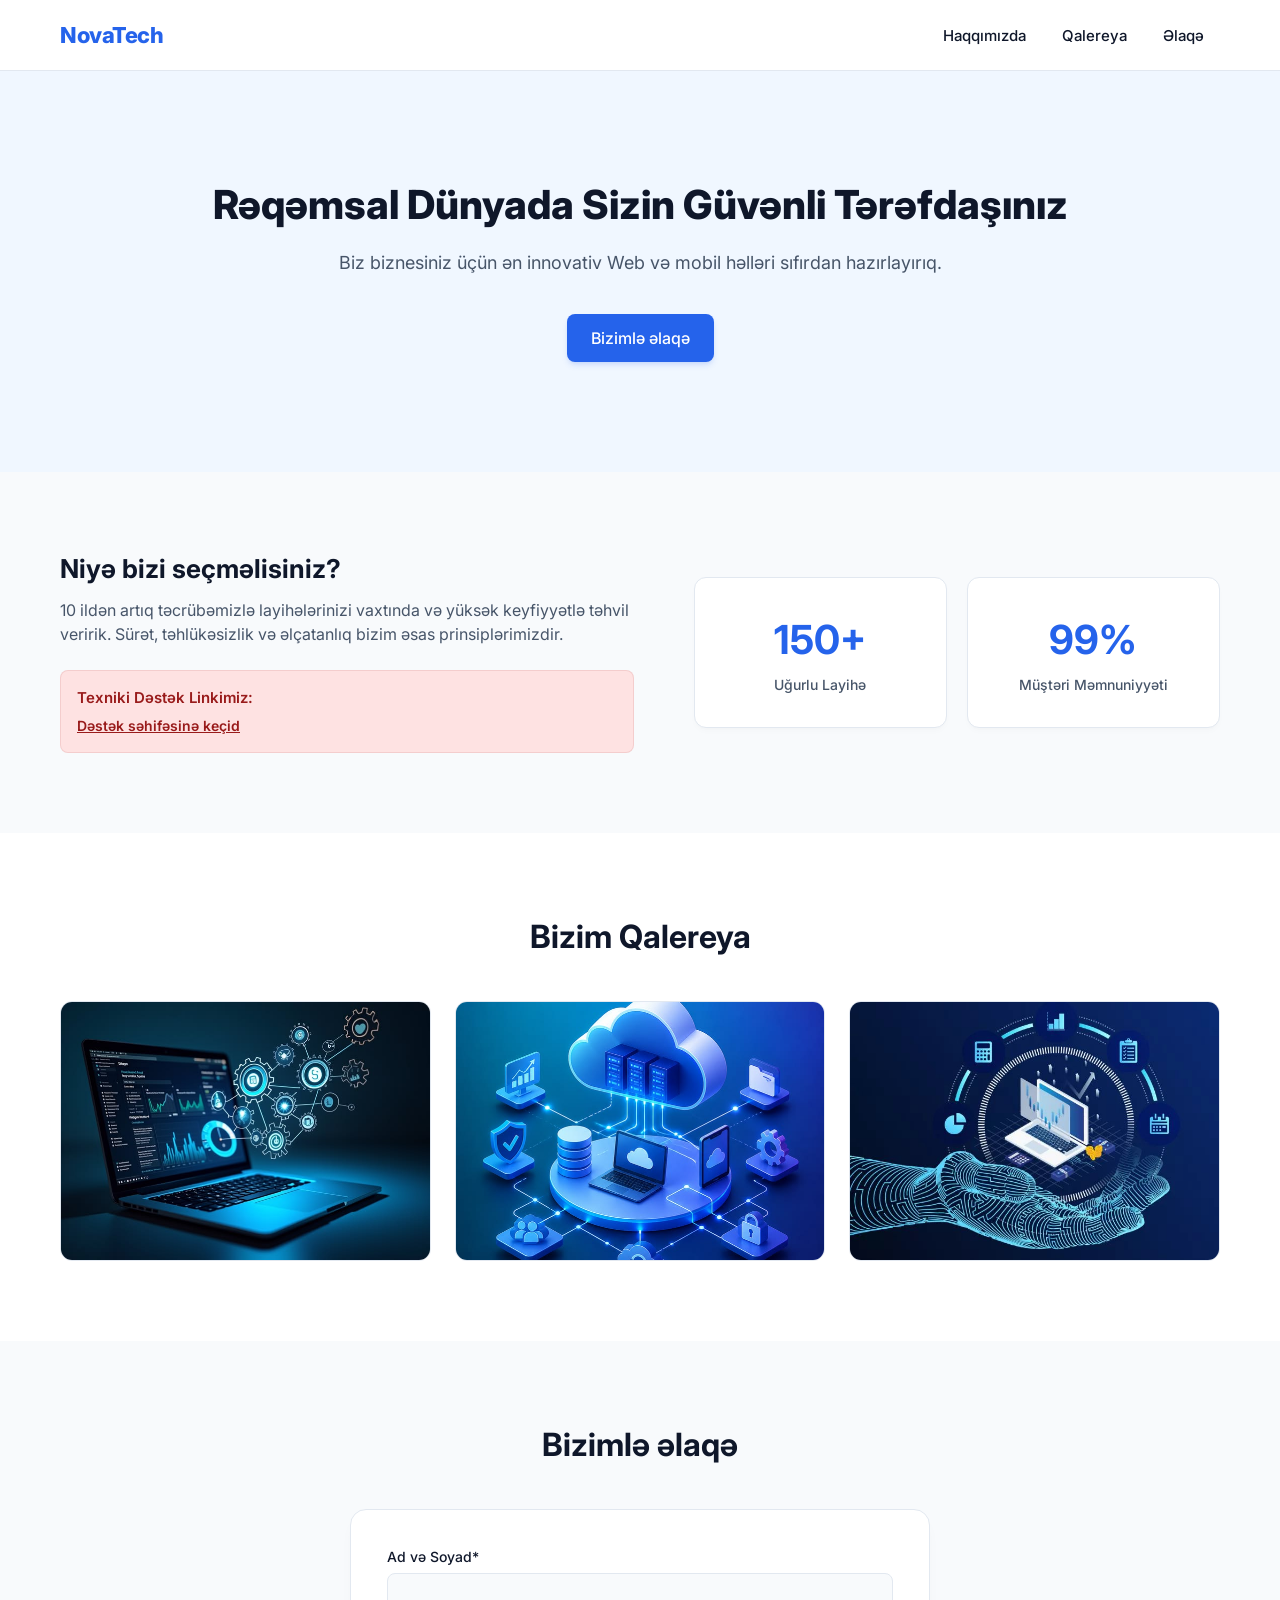
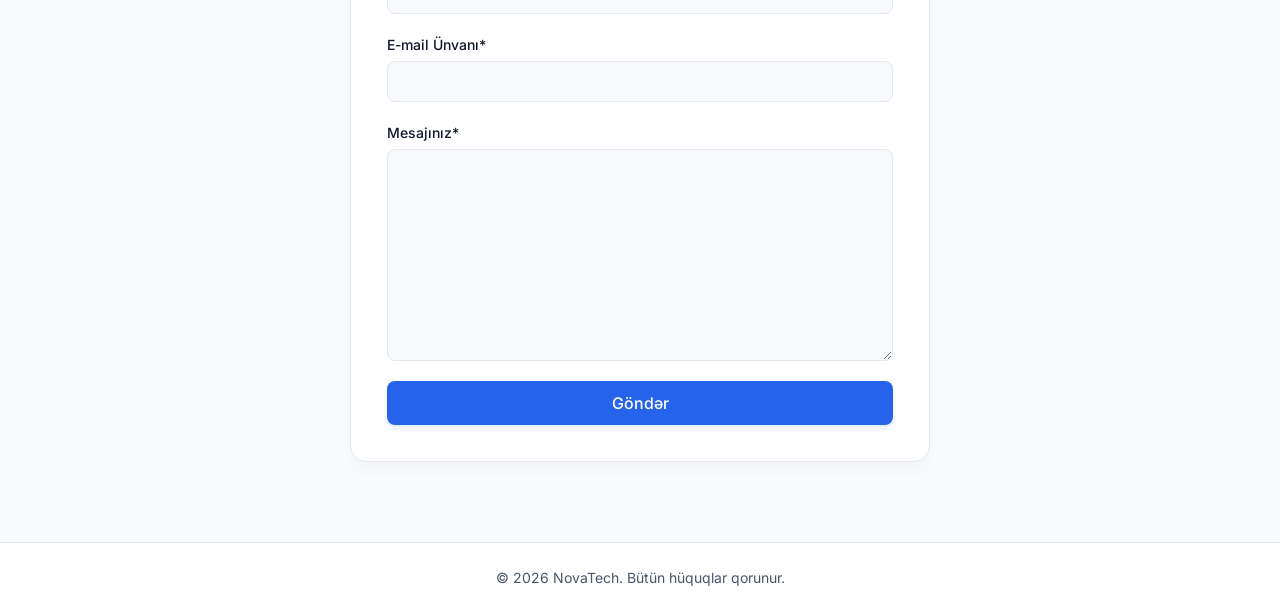
==== index.html @ 9ce0d24a "refactor: modernize CSS architecture using BEM methodology and add a new video player page" ====
<!DOCTYPE html>
<html lang="az">

<head>
    <meta charset="UTF-8">
    <meta name="viewport" content="width=device-width, initial-scale=1.0">
    <title>NovaTech - Rəqəmsal Həllər</title>
    <link rel="stylesheet" href="styles.css">
    <link rel="preconnect" href="https://fonts.googleapis.com">
    <link rel="preconnect" href="https://fonts.gstatic.com" crossorigin>
    <link href="https://fonts.googleapis.com/css2?family=Inter:wght@400;500;600;700;800&display=swap" rel="stylesheet">
</head>

<body>
    <header class="header">
        <div class="header__container">
            <a href="index.html" class="header__logo">NovaTech</a>
            <nav class="header__nav">
                <ul class="header__nav-list">
                    <li class="header__nav-item"><a href="#haqqimizda" class="header__nav-link">Haqqımızda</a></li>
                    <li class="header__nav-item"><a href="#galereya" class="header__nav-link">Qalereya</a></li>
                    <li class="header__nav-item"><a href="#elaqe" class="header__nav-link">Əlaqə</a></li>
                </ul>
            </nav>
        </div>
    </header>

    <main class="main-content">
        <!-- Hero Section -->
        <section class="hero">
            <div class="hero__container">
                <h1 class="hero__title">Rəqəmsal Dünyada Sizin Güvənli Tərəfdaşınız</h1>
                <p class="hero__description">Biz biznesiniz üçün ən innovativ Web və mobil həlləri sıfırdan
                    hazırlayırıq.</p>
                <a href="#elaqe" class="button button--primary hero__button">Bizimlə əlaqə</a>
            </div>
        </section>

        <!-- Haqqımızda Section -->
        <section class="about" id="haqqimizda">
            <div class="about__container">
                <div class="about__left">
                    <div class="about__content">
                        <h2 class="about__title">Niyə bizi seçməlisiniz?</h2>
                        <p class="about__text">10 ildən artıq təcrübəmizlə layihələrinizi vaxtında və yüksək keyfiyyətlə
                            təhvil veririk.
                            Sürət, təhlükəsizlik və əlçatanlıq bizim əsas prinsiplərimizdir.</p>
                    </div>
                    <div class="about__support">
                        <h3 class="about__support-title">Texniki Dəstək Linkimiz:</h3>
                        <a href="#" class="about__support-link">Dəstək səhifəsinə keçid</a>
                    </div>
                </div>
                <div class="about__right">
                    <div class="about__stat-card">
                        <span class="about__stat-number">150+</span>
                        <p class="about__stat-label">Uğurlu Layihə</p>
                    </div>
                    <div class="about__stat-card">
                        <span class="about__stat-number">99%</span>
                        <p class="about__stat-label">Müştəri Məmnuniyyəti</p>
                    </div>
                </div>
            </div>
        </section>

        <!-- Qalereya Section -->
        <section class="gallery" id="galereya">
            <div class="gallery__container">
                <h2 class="gallery__title">Bizim Qalereya</h2>
                <div class="gallery__grid">
                    <img src="assets/tech1.jpeg" alt="Ofis mühiti və komanda işi" class="gallery__image">
                    <img src="assets/tech2.jpeg" alt="Kompüterdə kod yazan proqramçı" class="gallery__image">
                    <img src="assets/tech3.jpeg" alt="Müasir server otağı və şəbəkə avadanlıqları"
                        class="gallery__image">
                </div>
            </div>
        </section>

        <!-- Əlaqə Section -->
        <section class="contact" id="elaqe">
            <div class="contact__container">
                <h2 class="contact__title">Bizimlə əlaqə</h2>
                <form action="#" method="POST" class="contact__form" netlify>
                    <div class="contact__form-group">
                        <label for="fullname" class="contact__label">Ad və Soyad*</label>
                        <input type="text" id="fullname" name="fullname" class="contact__input" required>
                    </div>
                    <div class="contact__form-group">
                        <label for="email" class="contact__label">E-mail Ünvanı*</label>
                        <input type="email" id="email" name="email" class="contact__input" required>
                    </div>
                    <div class="contact__form-group">
                        <label for="message" class="contact__label">Mesajınız*</label>
                        <textarea name="message" id="message" cols="30" rows="10" class="contact__textarea"
                            required></textarea>
                    </div>
                    <button type="submit" class="button button--submit contact__button">Göndər</button>
                </form>
            </div>
        </section>
    </main>

    <footer class="footer">
        <div class="footer__container">
            <p class="footer__text">&copy; 2026 NovaTech. Bütün hüquqlar qorunur.</p>
        </div>
    </footer>
</body>

</html>
---- styles.css ----
:root {
    /* Rənglər */
    --primary-color: #2563eb;
    --primary-hover: #1d4ed8;

    --bg-primary: #ffffff;
    --bg-secondary: #f8fafc;
    --bg-hero: #f0f7ff;

    --text-main: #0f172a;
    --text-muted: #475569;
    --text-light: #94a3b8;

    --border-color: #e2e8f0;

    --alert-bg: #fee2e2;
    --alert-text: #991b1b;

    /* Şriftlər */
    --font-sans: 'Inter', system-ui, -apple-system, sans-serif;
}

/* Base resets */
* {
    margin: 0;
    padding: 0;
    box-sizing: border-box;
}

html {
    scroll-behavior: smooth;
}

body {
    font-family: var(--font-sans);
    background-color: var(--bg-secondary);
    color: var(--text-main);
    line-height: 1.5;
    -webkit-font-smoothing: antialiased;
    -moz-osx-font-smoothing: grayscale;
}

/* Layout container */
.header__container,
.hero__container,
.about__container,
.gallery__container,
.contact__container,
.footer__container {
    width: 100%;
    max-width: 1200px;
    margin: 0 auto;
    padding: 0 20px;
}

/* Reusable Button Block */
.button {
    display: inline-block;
    font-family: var(--font-sans);
    font-size: 16px;
    font-weight: 500;
    text-decoration: none;
    padding: 12px 24px;
    border-radius: 8px;
    border: none;
    cursor: pointer;
    text-align: center;
    transition: all 0.2s cubic-bezier(0.4, 0, 0.2, 1);
}

.button:active {
    transform: scale(0.98);
}

.button--primary {
    background-color: var(--primary-color);
    color: var(--bg-primary);
    box-shadow: 0 4px 6px -1px rgba(37, 99, 235, 0.15), 0 2px 4px -2px rgba(37, 99, 235, 0.15);
}

.button--primary:hover {
    background-color: var(--primary-hover);
    box-shadow: 0 4px 12px -1px rgba(37, 99, 235, 0.25), 0 2px 8px -2px rgba(37, 99, 235, 0.25);
}

.button--submit {
    background-color: var(--primary-color);
    color: var(--bg-primary);
    width: 100%;
    box-shadow: 0 4px 6px -1px rgba(37, 99, 235, 0.15);
}

.button--submit:hover {
    background-color: var(--primary-hover);
    box-shadow: 0 4px 12px -1px rgba(37, 99, 235, 0.25);
}

/* Header Section */
.header {
    background-color: var(--bg-primary);
    border-bottom: 1px solid var(--border-color);
    position: sticky;
    top: 0;
    z-index: 100;
}

.header__container {
    display: flex;
    flex-direction: column;
    align-items: center;
    justify-content: center;
    padding-top: 15px;
    padding-bottom: 15px;
    gap: 12px;
}

.header__logo {
    font-size: 22px;
    font-weight: 800;
    letter-spacing: -0.5px;
    text-decoration: none;
    color: var(--primary-color);
    transition: opacity 0.2s ease;
}

.header__logo:hover {
    opacity: 0.9;
}

.header__nav {
    width: 100%;
}

.header__nav-list {
    display: flex;
    align-items: center;
    justify-content: center;
    gap: 4px;
    list-style: none;
}

.header__nav-link {
    color: var(--text-main);
    text-decoration: none;
    font-weight: 500;
    font-size: 14px;
    padding: 8px 12px;
    border-radius: 6px;
    transition: all 0.2s ease;
}

.header__nav-link:hover {
    color: var(--primary-color);
    background-color: var(--bg-hero);
}

/* Hero Section */
.hero {
    background-color: var(--bg-hero);
    padding: 60px 0;
    text-align: center;
}

.hero__container {
    display: flex;
    flex-direction: column;
    align-items: center;
    gap: 20px;
}

.hero__title {
    font-size: 30px;
    font-weight: 800;
    line-height: 1.25;
    color: var(--text-main);
    max-width: 25ch;
}

.hero__description {
    font-size: 16px;
    font-weight: 400;
    color: var(--text-muted);
    max-width: 45ch;
}

.hero__button {
    margin-top: 10px;
}

/* About (Haqqımızda) Section */
.about {
    background-color: var(--bg-secondary);
    padding: 60px 0;
}

.about__container {
    display: flex;
    flex-direction: column;
    gap: 40px;
}

.about__left {
    display: flex;
    flex-direction: column;
    gap: 24px;
}

.about__content {
    display: flex;
    flex-direction: column;
    gap: 12px;
}

.about__title {
    font-size: 26px;
    font-weight: 700;
    line-height: 1.3;
    color: var(--text-main);
}

.about__text {
    font-size: 16px;
    color: var(--text-muted);
}

.about__support {
    background-color: var(--alert-bg);
    border: 1px solid rgba(153, 27, 27, 0.1);
    border-radius: 8px;
    padding: 16px;
    display: flex;
    flex-direction: column;
    gap: 6px;
}

.about__support-title {
    font-size: 15px;
    font-weight: 600;
    color: var(--alert-text);
}

.about__support-link {
    font-size: 14px;
    font-weight: 600;
    color: var(--alert-text);
    text-decoration: underline;
    transition: opacity 0.2s ease;
}

.about__support-link:hover {
    opacity: 0.85;
}

.about__right {
    display: flex;
    flex-direction: column;
    gap: 16px;
}

.about__stat-card {
    background-color: var(--bg-primary);
    border: 1px solid var(--border-color);
    border-radius: 12px;
    padding: 24px;
    text-align: center;
    box-shadow: 0 4px 6px -1px rgba(0, 0, 0, 0.02), 0 2px 4px -2px rgba(0, 0, 0, 0.02);
    transition: all 0.2s ease;
}

.about__stat-card:hover {
    transform: translateY(-2px);
    box-shadow: 0 8px 12px -3px rgba(0, 0, 0, 0.05), 0 4px 6px -4px rgba(0, 0, 0, 0.05);
}

.about__stat-number {
    display: block;
    font-size: 36px;
    font-weight: 700;
    color: var(--primary-color);
    margin-bottom: 4px;
}

.about__stat-label {
    font-size: 14px;
    font-weight: 500;
    color: var(--text-muted);
}

/* Gallery (Qalereya) Section */
.gallery {
    background-color: var(--bg-primary);
    padding: 60px 0;
}

.gallery__title {
    font-size: 26px;
    font-weight: 700;
    color: var(--text-main);
    text-align: center;
    margin-bottom: 30px;
}

.gallery__grid {
    display: grid;
    grid-template-columns: 1fr;
    gap: 20px;
}

.gallery__image {
    width: 100%;
    height: 220px;
    object-fit: cover;
    border-radius: 12px;
    border: 1px solid var(--border-color);
    transition: all 0.3s ease;
}

.gallery__image:hover {
    transform: scale(1.02);
    box-shadow: 0 10px 15px -3px rgba(0, 0, 0, 0.05);
}

/* Contact (Əlaqə) Section */
.contact {
    background-color: var(--bg-secondary);
    padding: 60px 0;
}

.contact__title {
    font-size: 26px;
    font-weight: 700;
    color: var(--text-main);
    text-align: center;
    margin-bottom: 30px;
}

.contact__form {
    background-color: var(--bg-primary);
    border: 1px solid var(--border-color);
    border-radius: 16px;
    padding: 24px;
    box-shadow: 0 10px 15px -3px rgba(0, 0, 0, 0.03);
    display: flex;
    flex-direction: column;
    gap: 16px;
}

.contact__form-group {
    display: flex;
    flex-direction: column;
    gap: 6px;
}

.contact__label {
    font-size: 14px;
    font-weight: 500;
    color: var(--text-main);
}

.contact__input,
.contact__textarea {
    font-family: var(--font-sans);
    font-size: 15px;
    padding: 10px 14px;
    border: 1px solid var(--border-color);
    border-radius: 8px;
    width: 100%;
    background-color: var(--bg-secondary);
    transition: all 0.2s ease;
}

.contact__input:focus,
.contact__textarea:focus {
    outline: none;
    border-color: var(--primary-color);
    box-shadow: 0 0 0 3px rgba(37, 99, 235, 0.12);
    background-color: var(--bg-primary);
}

.contact__textarea {
    resize: vertical;
    min-height: 120px;
}

/* Footer Section */
.footer {
    background-color: var(--bg-primary);
    border-top: 1px solid var(--border-color);
    padding: 24px 0;
}

.footer__text {
    font-size: 14px;
    color: var(--text-muted);
    text-align: center;
}


/* ==========================================================================
   MEDIA QUERIES (Mobile-First Responsiveness)
   ========================================================================== */

/* 1. Tablet Breakpoint (min-width: 768px) */
@media (min-width: 768px) {
    .header__container {
        flex-direction: row;
        justify-content: space-between;
        height: 70px;
        padding-top: 0;
        padding-bottom: 0;
    }

    .header__nav {
        width: auto;
    }

    .header__nav-link {
        font-size: 15px;
        padding: 8px 16px;
    }

    .hero {
        padding: 80px 0;
    }

    .hero__title {
        font-size: 36px;
        max-width: 30ch;
    }

    .hero__description {
        font-size: 18px;
        max-width: 55ch;
    }

    .about {
        padding: 80px 0;
    }

    .about__container {
        flex-direction: row;
        align-items: flex-start;
        gap: 30px;
    }

    .about__left {
        flex: 1.2;
    }

    .about__right {
        flex: 0.8;
        gap: 20px;
    }

    .gallery {
        padding: 80px 0;
    }

    .gallery__title {
        font-size: 32px;
        margin-bottom: 40px;
    }

    .gallery__grid {
        grid-template-columns: repeat(2, 1fr);
        gap: 24px;
    }

    .gallery__image {
        height: 240px;
    }

    .contact {
        padding: 80px 0;
    }

    .contact__title {
        font-size: 32px;
        margin-bottom: 40px;
    }

    .contact__form {
        max-width: 580px;
        margin: 0 auto;
        padding: 36px;
        gap: 20px;
    }
}

/* 2. Desktop Breakpoint (min-width: 1024px) */
@media (min-width: 1024px) {
    .hero {
        padding: 110px 0;
    }

    .hero__title {
        font-size: 40px;
        line-height: 1.2;
        max-width: 35ch;
    }

    .hero__description {
        margin-bottom: 8px;
    }

    .about__container {
        gap: 60px;
    }

    .about__right {
        flex-direction: row;
        flex: 1.1;
        align-self: center;
    }

    .about__stat-card {
        flex: 1;
        padding: 32px 24px;
    }

    .about__stat-number {
        font-size: 40px;
    }

    .gallery__grid {
        grid-template-columns: repeat(3, 1fr);
    }

    .gallery__image {
        height: 260px;
    }
}
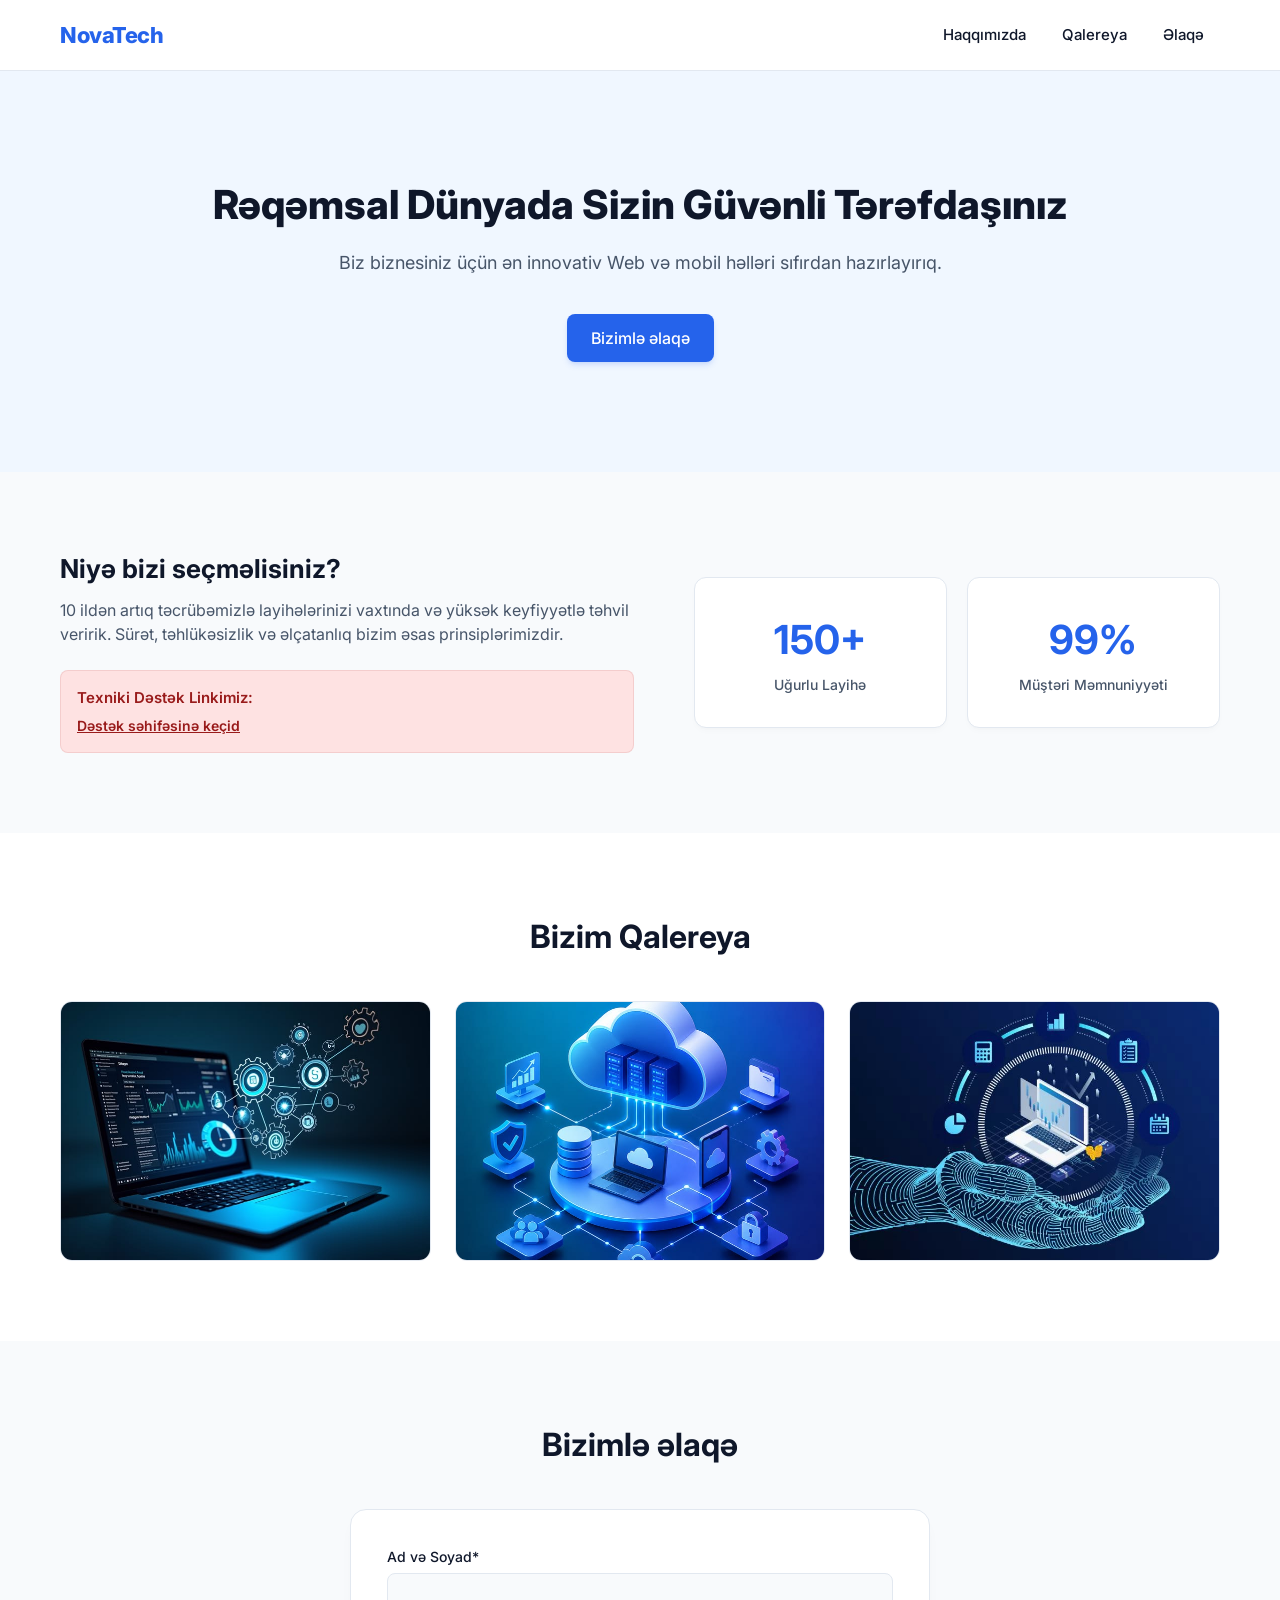
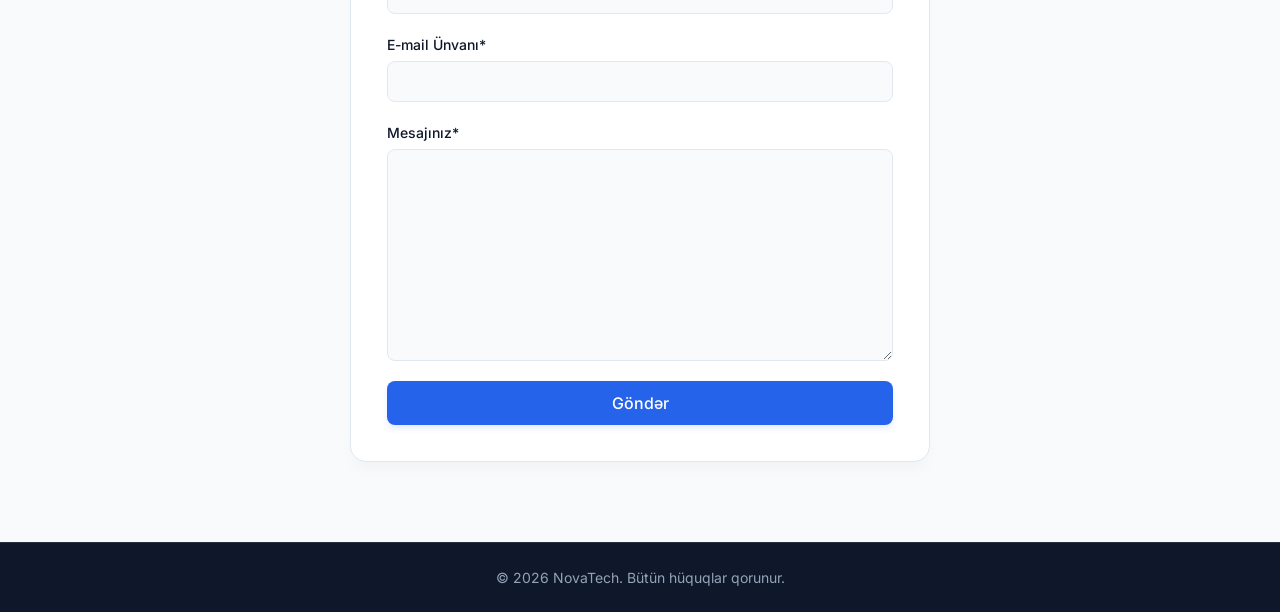
==== commit e11f8530: "responsive design done all sccreen size are working" ====
--- a/index.html
+++ b/index.html
@@ -15,13 +15,20 @@
     <header class="header">
         <div class="header__container">
             <a href="index.html" class="header__logo">NovaTech</a>
-            <nav class="header__nav">
+            <button class="header__toggle" id="menu-toggle" aria-expanded="false" aria-controls="main-nav"
+                aria-label="Menyunu aç/bağla">
+                <span class="header__toggle-bar"></span>
+                <span class="header__toggle-bar"></span>
+                <span class="header__toggle-bar"></span>
+            </button>
+            <nav class="header__nav" id="main-nav">
                 <ul class="header__nav-list">
                     <li class="header__nav-item"><a href="#haqqimizda" class="header__nav-link">Haqqımızda</a></li>
                     <li class="header__nav-item"><a href="#galereya" class="header__nav-link">Qalereya</a></li>
                     <li class="header__nav-item"><a href="#elaqe" class="header__nav-link">Əlaqə</a></li>
                 </ul>
             </nav>
+            <div class="header__overlay" id="menu-overlay"></div>
         </div>
     </header>
 
@@ -106,6 +113,7 @@
             <p class="footer__text">&copy; 2026 NovaTech. Bütün hüquqlar qorunur.</p>
         </div>
     </footer>
+    <script src="script.js"></script>
 </body>
 
 </html>
--- a/styles.css
+++ b/styles.css
@@ -106,12 +106,12 @@
 
 .header__container {
     display: flex;
-    flex-direction: column;
+    flex-direction: row;
     align-items: center;
-    justify-content: center;
-    padding-top: 15px;
-    padding-bottom: 15px;
-    gap: 12px;
+    justify-content: space-between;
+    height: 64px;
+    padding-top: 0;
+    padding-bottom: 0;
 }
 
 .header__logo {
@@ -127,31 +127,115 @@
     opacity: 0.9;
 }
 
+.header__toggle {
+    display: flex;
+    flex-direction: column;
+    justify-content: space-between;
+    width: 24px;
+    height: 18px;
+    background: transparent;
+    border: none;
+    cursor: pointer;
+    padding: 0;
+    z-index: 1100;
+    position: relative;
+}
+
+.header__toggle:focus-visible {
+    outline: 2px solid var(--primary-color);
+    outline-offset: 4px;
+}
+
+.header__toggle-bar {
+    display: block;
+    width: 100%;
+    height: 2px;
+    background-color: var(--text-main);
+    border-radius: 2px;
+    transition: all 0.3s cubic-bezier(0.4, 0, 0.2, 1);
+}
+
+.header__toggle--active .header__toggle-bar:nth-child(1) {
+    transform: translateY(8px) rotate(45deg);
+}
+
+.header__toggle--active .header__toggle-bar:nth-child(2) {
+    opacity: 0;
+    transform: translateX(-10px);
+}
+
+.header__toggle--active .header__toggle-bar:nth-child(3) {
+    transform: translateY(-8px) rotate(-45deg);
+}
+
 .header__nav {
-    width: 100%;
+    position: fixed;
+    top: 0;
+    right: 0;
+    height: 100dvh;
+    width: 280px;
+    max-width: 80%;
+    background-color: var(--bg-primary);
+    z-index: 1000;
+    box-shadow: -4px 0 20px rgba(15, 23, 42, 0.08);
+    display: flex;
+    flex-direction: column;
+    padding: 80px 24px 24px;
+    transform: translateX(100%);
+    transition: transform 0.3s cubic-bezier(0.4, 0, 0.2, 1);
+}
+
+.header__nav--open {
+    transform: translateX(0);
 }
 
 .header__nav-list {
     display: flex;
-    align-items: center;
-    justify-content: center;
-    gap: 4px;
+    flex-direction: column;
+    align-items: flex-start;
+    gap: 16px;
     list-style: none;
+    width: 100%;
+}
+
+.header__nav-item {
+    width: 100%;
 }
 
 .header__nav-link {
+    display: block;
     color: var(--text-main);
     text-decoration: none;
     font-weight: 500;
-    font-size: 14px;
-    padding: 8px 12px;
-    border-radius: 6px;
+    font-size: 16px;
+    padding: 12px 16px;
+    border-radius: 8px;
+    width: 100%;
     transition: all 0.2s ease;
 }
 
 .header__nav-link:hover {
     color: var(--primary-color);
     background-color: var(--bg-hero);
+}
+
+.header__overlay {
+    position: fixed;
+    top: 0;
+    left: 0;
+    width: 100%;
+    height: 100%;
+    background-color: rgba(15, 23, 42, 0.4);
+    backdrop-filter: blur(4px);
+    z-index: 999;
+    opacity: 0;
+    pointer-events: none;
+    transition: opacity 0.3s ease;
+}
+
+.header__overlay--visible {
+    opacity: 1;
+    pointer-events: auto;
 }
 
 /* Hero Section */
@@ -384,14 +468,14 @@
 
 /* Footer Section */
 .footer {
-    background-color: var(--bg-primary);
-    border-top: 1px solid var(--border-color);
+    background-color: var(--text-main);
+    border-top: 1px solid rgba(255, 255, 255, 0.1);
     padding: 24px 0;
 }
 
 .footer__text {
     font-size: 14px;
-    color: var(--text-muted);
+    color: var(--text-light);
     text-align: center;
 }
 
@@ -410,13 +494,38 @@
         padding-bottom: 0;
     }
 
+    .header__toggle {
+        display: none;
+    }
+
+    .header__overlay {
+        display: none;
+    }
+
     .header__nav {
+        position: static;
+        height: auto;
         width: auto;
+        max-width: none;
+        background-color: transparent;
+        box-shadow: none;
+        padding: 0;
+        transform: none;
+        transition: none;
+        display: block;
+    }
+
+    .header__nav-list {
+        flex-direction: row;
+        align-items: center;
+        gap: 4px;
     }
 
     .header__nav-link {
+        display: inline-block;
         font-size: 15px;
         padding: 8px 16px;
+        width: auto;
     }
 
     .hero {
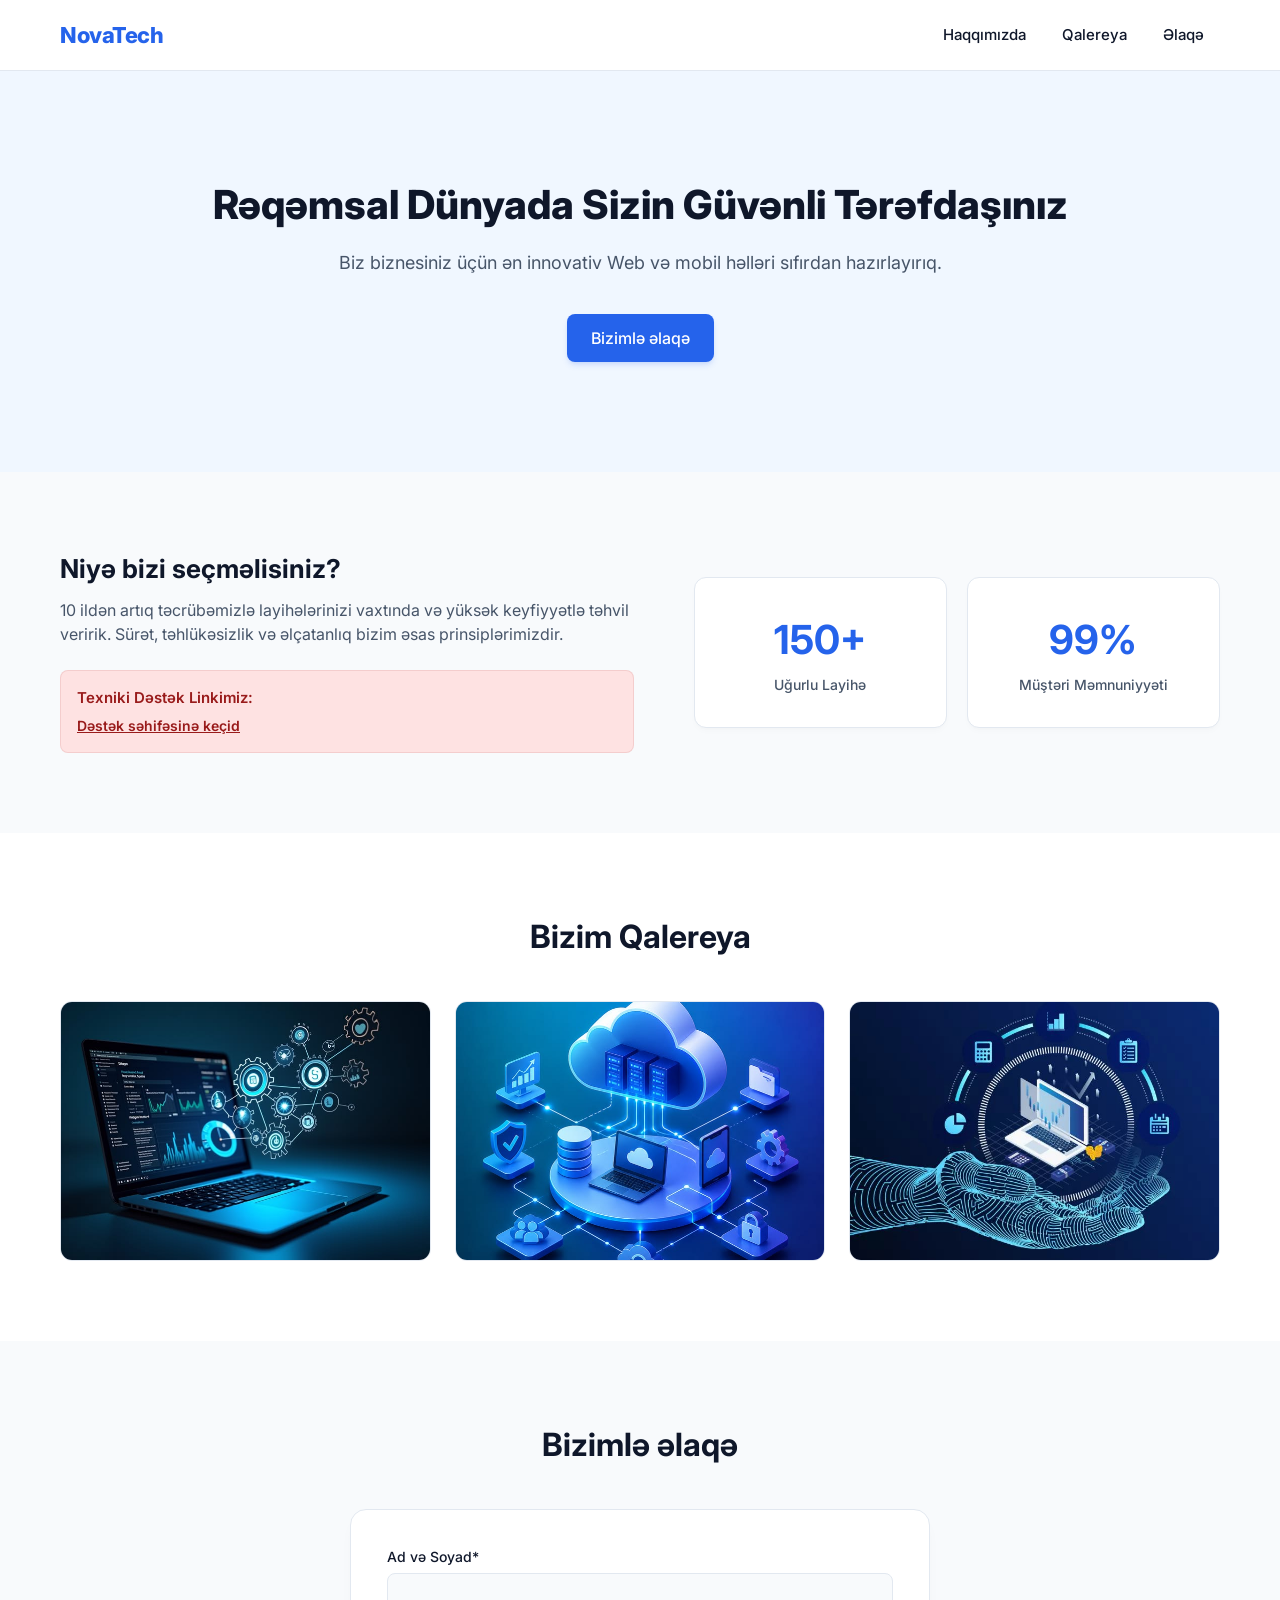
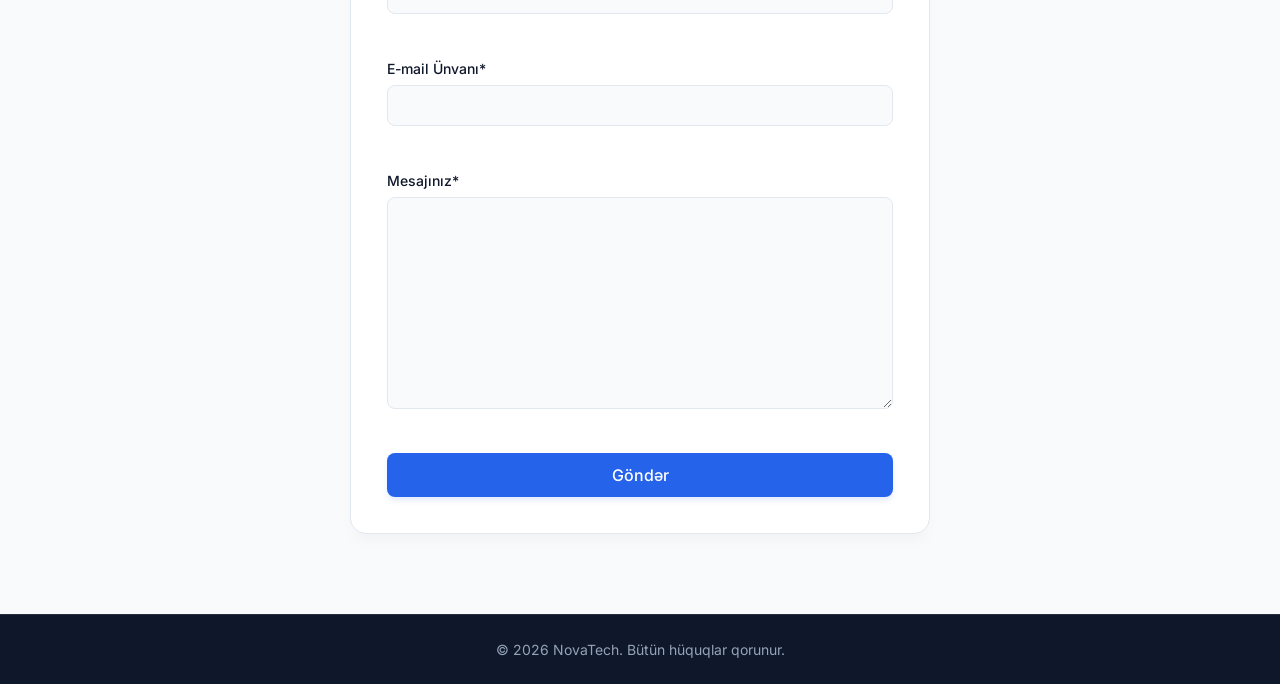
==== commit 0d11cc37: "feat: implement client-side form validation with real-time feedback and submission status handling" ====
--- a/index.html
+++ b/index.html
@@ -91,18 +91,23 @@
                 <form action="#" method="POST" class="contact__form" netlify>
                     <div class="contact__form-group">
                         <label for="fullname" class="contact__label">Ad və Soyad*</label>
-                        <input type="text" id="fullname" name="fullname" class="contact__input" required>
+                        <input type="text" id="fullname" name="fullname" class="contact__input" autocomplete="name">
+                        <span class="contact__error" id="fullname-error" aria-live="polite"></span>
                     </div>
                     <div class="contact__form-group">
                         <label for="email" class="contact__label">E-mail Ünvanı*</label>
-                        <input type="email" id="email" name="email" class="contact__input" required>
+                        <input type="email" id="email" name="email" class="contact__input" autocomplete="email">
+                        <span class="contact__error" id="email-error" aria-live="polite"></span>
                     </div>
                     <div class="contact__form-group">
                         <label for="message" class="contact__label">Mesajınız*</label>
-                        <textarea name="message" id="message" cols="30" rows="10" class="contact__textarea"
-                            required></textarea>
+                        <textarea name="message" id="message" cols="30" rows="10" class="contact__textarea"></textarea>
+                        <span class="contact__error" id="message-error" aria-live="polite"></span>
                     </div>
-                    <button type="submit" class="button button--submit contact__button">Göndər</button>
+                    <button type="submit" class="button button--submit contact__button" id="submit-btn">Göndər</button>
+                    <div class="contact__success" id="form-success" aria-live="polite" hidden>
+                        Mesajınız uğurla göndərildi! Tezliklə sizinlə əlaqə saxlayacağıq.
+                    </div>
                 </form>
             </div>
         </section>
--- a/styles.css
+++ b/styles.css
@@ -466,6 +466,81 @@
     min-height: 120px;
 }
 
+/* Contact Form — Validation Styles (Checkpoint 4) */
+
+/* Invalid input field */
+.contact__input--invalid,
+.contact__textarea--invalid {
+    border-color: #dc2626;
+    background-color: #fff5f5;
+    box-shadow: 0 0 0 3px rgba(220, 38, 38, 0.1);
+}
+
+.contact__input--invalid:focus,
+.contact__textarea--invalid:focus {
+    border-color: #dc2626;
+    box-shadow: 0 0 0 3px rgba(220, 38, 38, 0.15);
+    background-color: #fff5f5;
+}
+
+/* Valid input field */
+.contact__input--valid,
+.contact__textarea--valid {
+    border-color: #16a34a;
+    background-color: #f0fdf4;
+}
+
+.contact__input--valid:focus,
+.contact__textarea--valid:focus {
+    border-color: #16a34a;
+    box-shadow: 0 0 0 3px rgba(22, 163, 74, 0.12);
+    background-color: #f0fdf4;
+}
+
+/* Error message text */
+.contact__error {
+    display: block;
+    font-size: 13px;
+    font-weight: 500;
+    color: #dc2626;
+    min-height: 18px;
+    opacity: 0;
+    transform: translateY(-4px);
+    transition: opacity 0.2s ease, transform 0.2s ease;
+}
+
+.contact__error:not(:empty) {
+    opacity: 1;
+    transform: translateY(0);
+}
+
+/* Success message */
+.contact__success {
+    background-color: #f0fdf4;
+    border: 1px solid #bbf7d0;
+    border-radius: 8px;
+    padding: 14px 18px;
+    font-size: 14px;
+    font-weight: 500;
+    color: #15803d;
+    text-align: center;
+}
+
+/* Shake animation for failed submit attempt */
+@keyframes shake {
+    0%, 100% { transform: translateX(0); }
+    15%       { transform: translateX(-6px); }
+    30%       { transform: translateX(6px); }
+    45%       { transform: translateX(-4px); }
+    60%       { transform: translateX(4px); }
+    75%       { transform: translateX(-2px); }
+    90%       { transform: translateX(2px); }
+}
+
+.contact__form--shake {
+    animation: shake 0.45s ease;
+}
+
 /* Footer Section */
 .footer {
     background-color: var(--text-main);
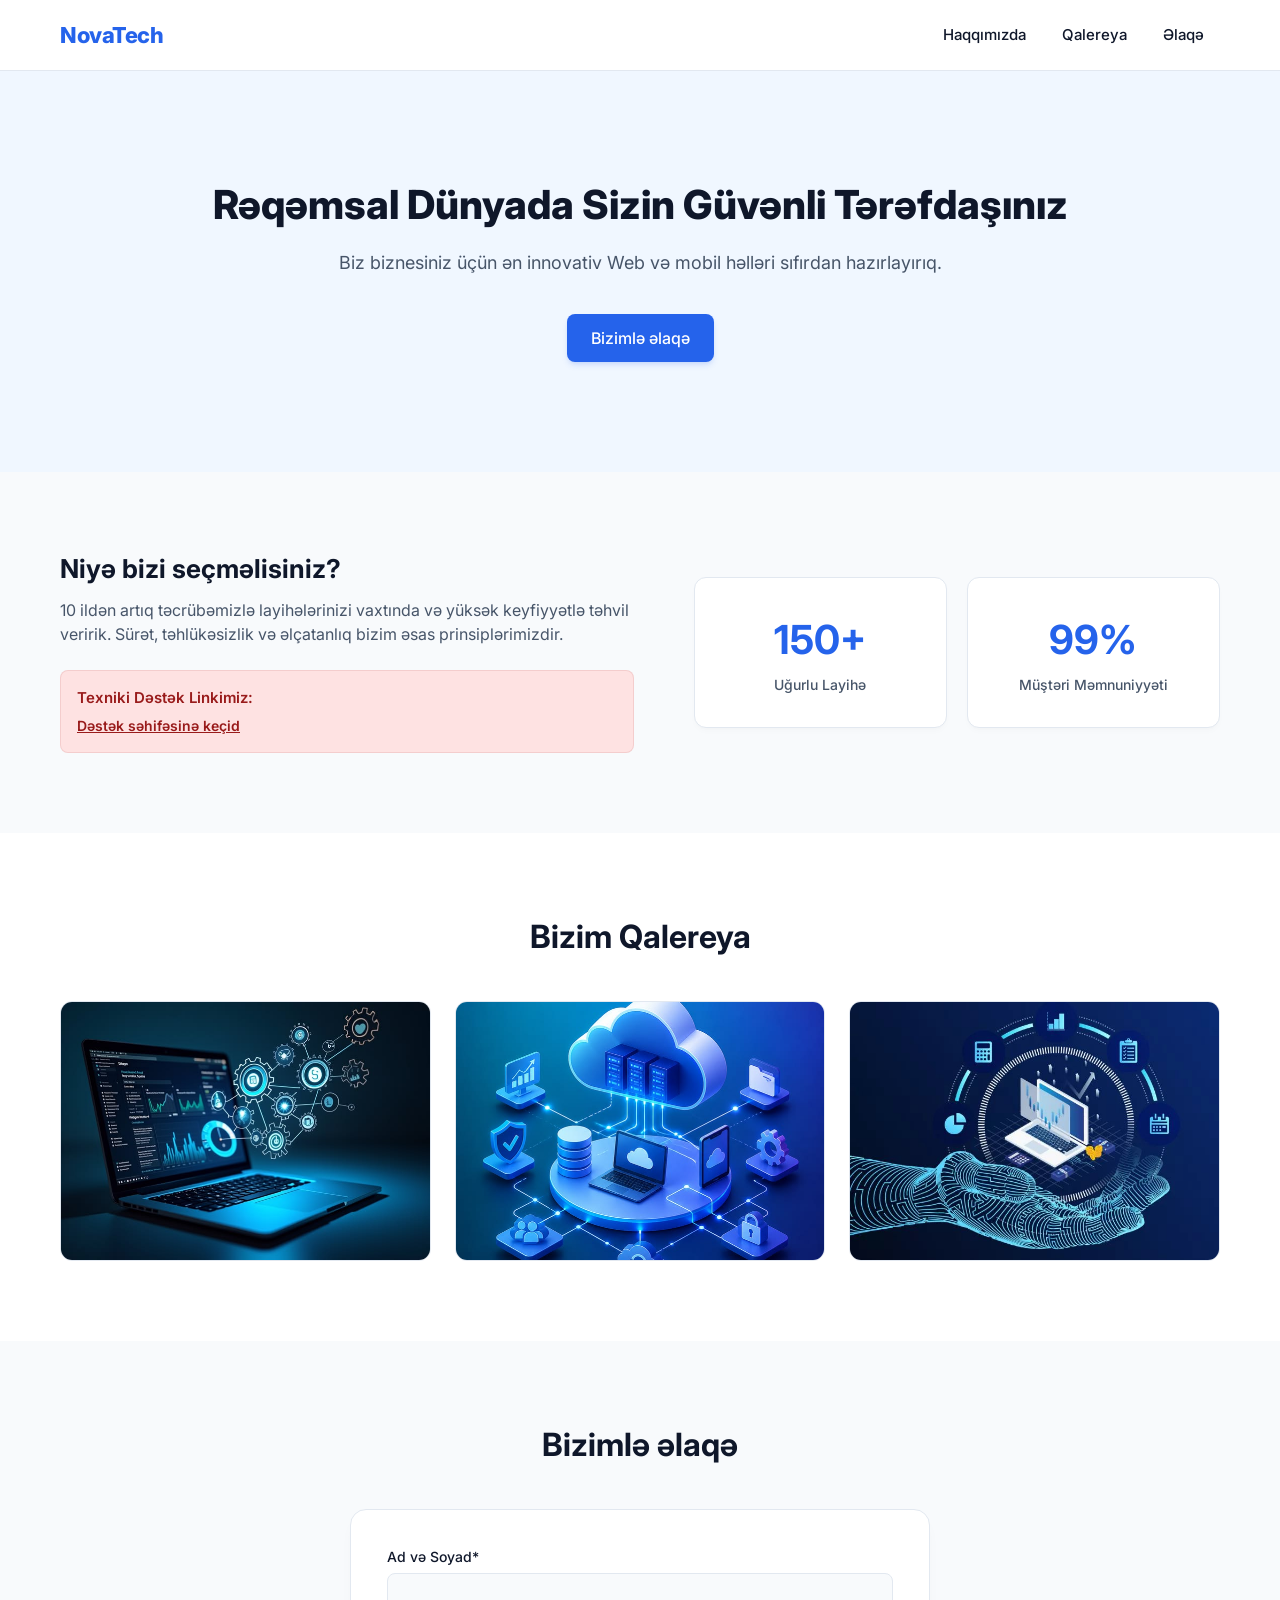
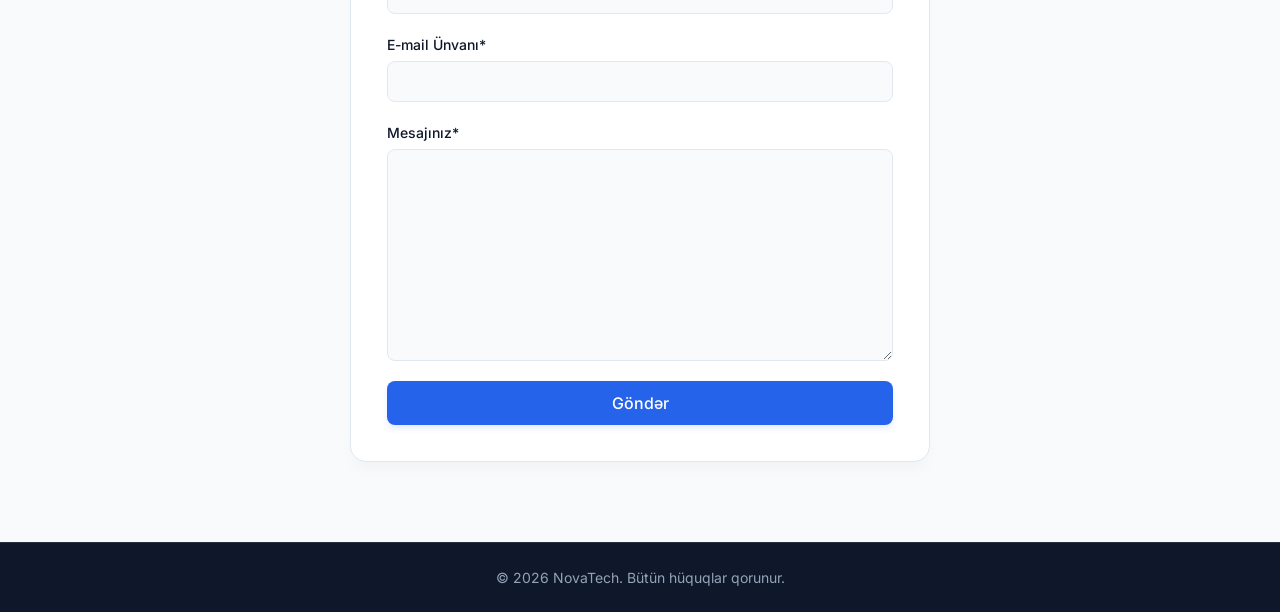
==== commit 4f7fbd3e: "Revert "feat: implement client-side form validation with real-time feedback and submission status ha" ====
--- a/index.html
+++ b/index.html
@@ -91,23 +91,18 @@
                 <form action="#" method="POST" class="contact__form" netlify>
                     <div class="contact__form-group">
                         <label for="fullname" class="contact__label">Ad və Soyad*</label>
-                        <input type="text" id="fullname" name="fullname" class="contact__input" autocomplete="name">
-                        <span class="contact__error" id="fullname-error" aria-live="polite"></span>
+                        <input type="text" id="fullname" name="fullname" class="contact__input" required>
                     </div>
                     <div class="contact__form-group">
                         <label for="email" class="contact__label">E-mail Ünvanı*</label>
-                        <input type="email" id="email" name="email" class="contact__input" autocomplete="email">
-                        <span class="contact__error" id="email-error" aria-live="polite"></span>
+                        <input type="email" id="email" name="email" class="contact__input" required>
                     </div>
                     <div class="contact__form-group">
                         <label for="message" class="contact__label">Mesajınız*</label>
-                        <textarea name="message" id="message" cols="30" rows="10" class="contact__textarea"></textarea>
-                        <span class="contact__error" id="message-error" aria-live="polite"></span>
+                        <textarea name="message" id="message" cols="30" rows="10" class="contact__textarea"
+                            required></textarea>
                     </div>
-                    <button type="submit" class="button button--submit contact__button" id="submit-btn">Göndər</button>
-                    <div class="contact__success" id="form-success" aria-live="polite" hidden>
-                        Mesajınız uğurla göndərildi! Tezliklə sizinlə əlaqə saxlayacağıq.
-                    </div>
+                    <button type="submit" class="button button--submit contact__button">Göndər</button>
                 </form>
             </div>
         </section>
--- a/styles.css
+++ b/styles.css
@@ -466,81 +466,6 @@
     min-height: 120px;
 }
 
-/* Contact Form — Validation Styles (Checkpoint 4) */
-
-/* Invalid input field */
-.contact__input--invalid,
-.contact__textarea--invalid {
-    border-color: #dc2626;
-    background-color: #fff5f5;
-    box-shadow: 0 0 0 3px rgba(220, 38, 38, 0.1);
-}
-
-.contact__input--invalid:focus,
-.contact__textarea--invalid:focus {
-    border-color: #dc2626;
-    box-shadow: 0 0 0 3px rgba(220, 38, 38, 0.15);
-    background-color: #fff5f5;
-}
-
-/* Valid input field */
-.contact__input--valid,
-.contact__textarea--valid {
-    border-color: #16a34a;
-    background-color: #f0fdf4;
-}
-
-.contact__input--valid:focus,
-.contact__textarea--valid:focus {
-    border-color: #16a34a;
-    box-shadow: 0 0 0 3px rgba(22, 163, 74, 0.12);
-    background-color: #f0fdf4;
-}
-
-/* Error message text */
-.contact__error {
-    display: block;
-    font-size: 13px;
-    font-weight: 500;
-    color: #dc2626;
-    min-height: 18px;
-    opacity: 0;
-    transform: translateY(-4px);
-    transition: opacity 0.2s ease, transform 0.2s ease;
-}
-
-.contact__error:not(:empty) {
-    opacity: 1;
-    transform: translateY(0);
-}
-
-/* Success message */
-.contact__success {
-    background-color: #f0fdf4;
-    border: 1px solid #bbf7d0;
-    border-radius: 8px;
-    padding: 14px 18px;
-    font-size: 14px;
-    font-weight: 500;
-    color: #15803d;
-    text-align: center;
-}
-
-/* Shake animation for failed submit attempt */
-@keyframes shake {
-    0%, 100% { transform: translateX(0); }
-    15%       { transform: translateX(-6px); }
-    30%       { transform: translateX(6px); }
-    45%       { transform: translateX(-4px); }
-    60%       { transform: translateX(4px); }
-    75%       { transform: translateX(-2px); }
-    90%       { transform: translateX(2px); }
-}
-
-.contact__form--shake {
-    animation: shake 0.45s ease;
-}
-
 /* Footer Section */
 .footer {
     background-color: var(--text-main);
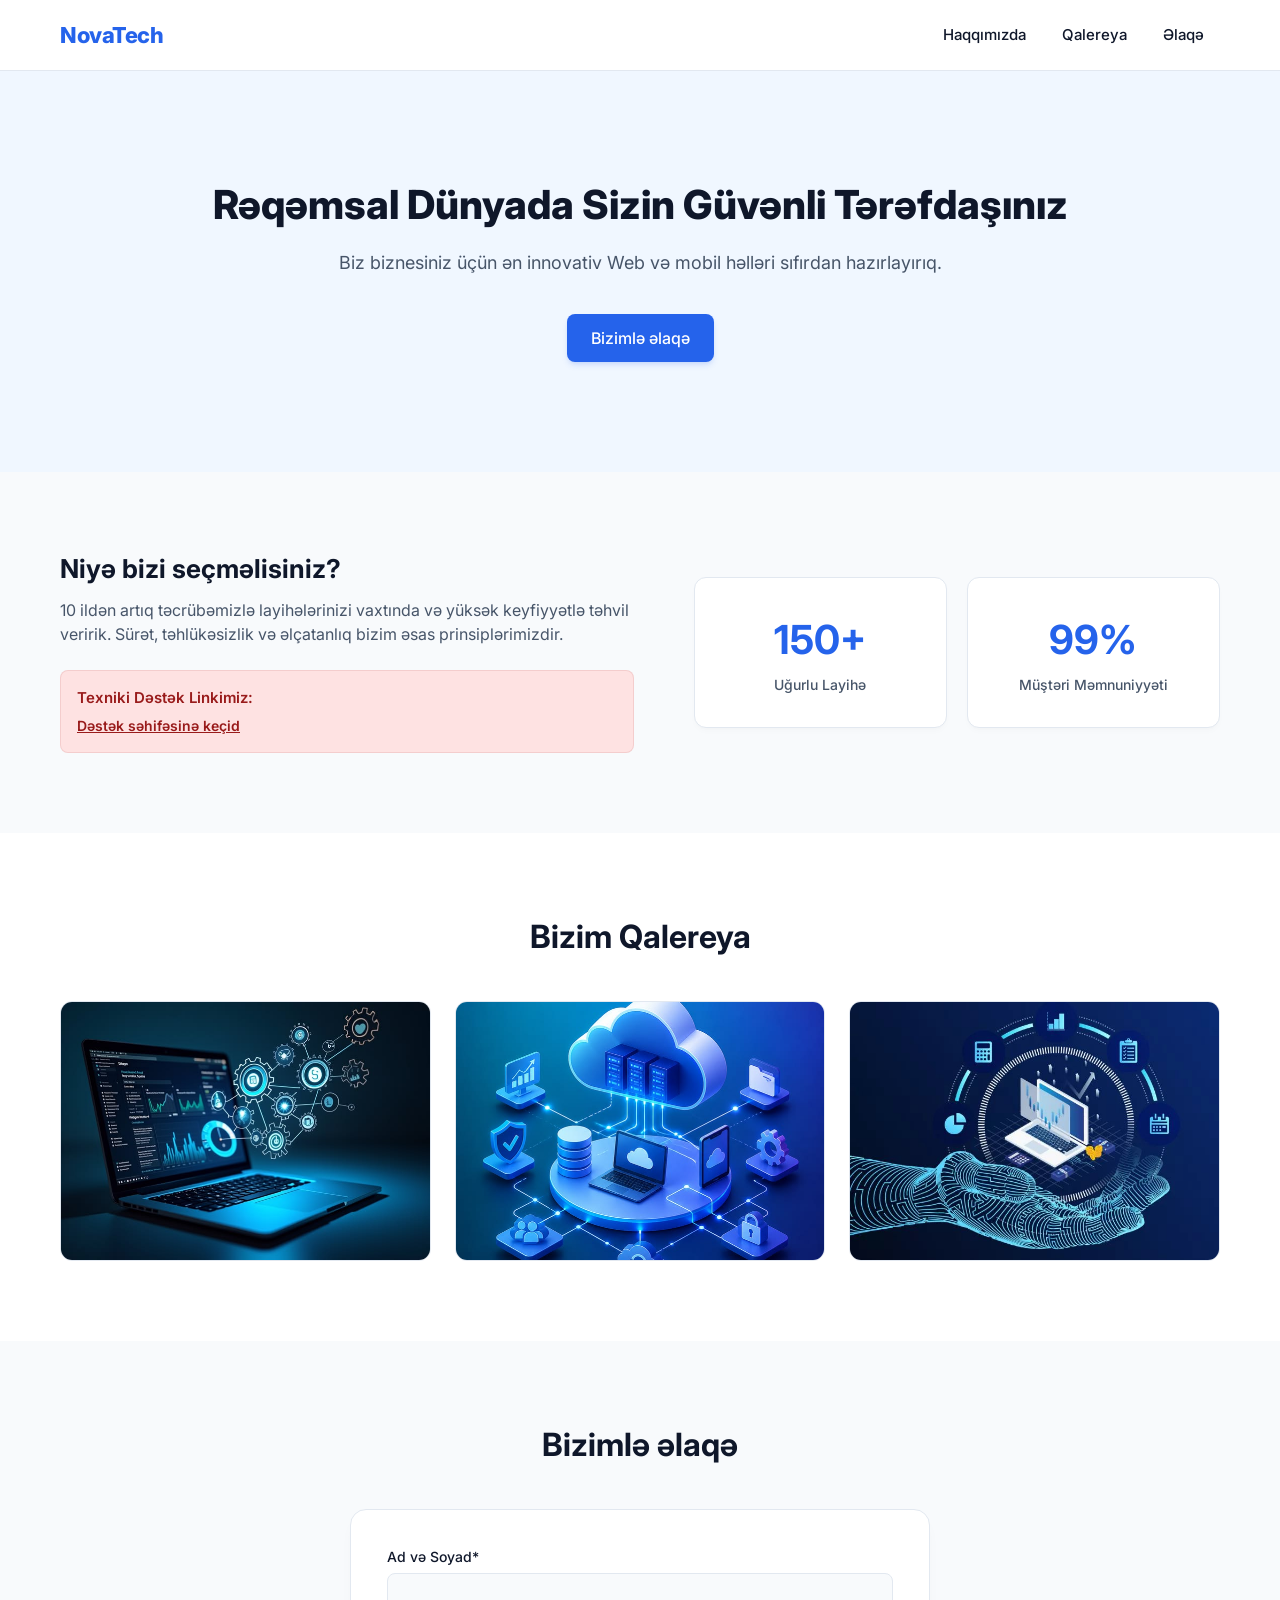
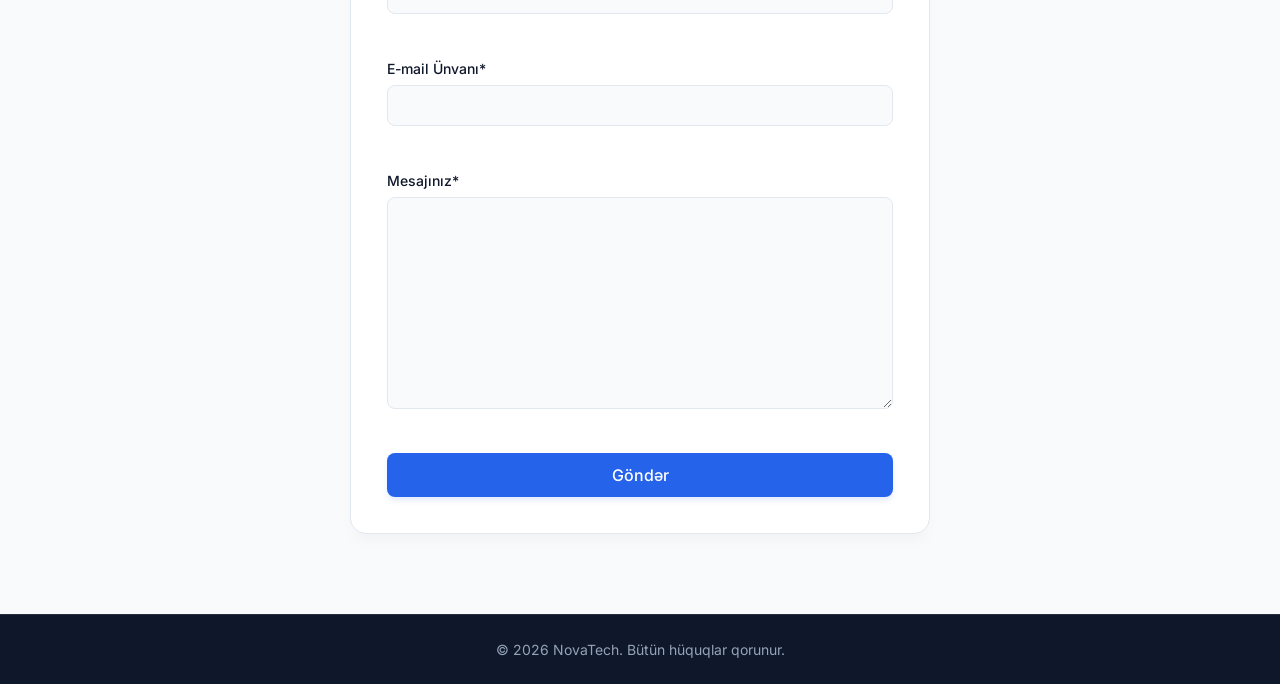
==== commit 0f3d85bb: "feat: implement client-side contact form validation with error messaging and success feedback" ====
--- a/index.html
+++ b/index.html
@@ -91,18 +91,23 @@
                 <form action="#" method="POST" class="contact__form" netlify>
                     <div class="contact__form-group">
                         <label for="fullname" class="contact__label">Ad və Soyad*</label>
-                        <input type="text" id="fullname" name="fullname" class="contact__input" required>
+                        <input type="text" id="fullname" name="fullname" class="contact__input" autocomplete="name">
+                        <span class="contact__error" id="fullname-error" aria-live="polite"></span>
                     </div>
                     <div class="contact__form-group">
                         <label for="email" class="contact__label">E-mail Ünvanı*</label>
-                        <input type="email" id="email" name="email" class="contact__input" required>
+                        <input type="email" id="email" name="email" class="contact__input" autocomplete="email">
+                        <span class="contact__error" id="email-error" aria-live="polite"></span>
                     </div>
                     <div class="contact__form-group">
                         <label for="message" class="contact__label">Mesajınız*</label>
-                        <textarea name="message" id="message" cols="30" rows="10" class="contact__textarea"
-                            required></textarea>
+                        <textarea name="message" id="message" cols="30" rows="10" class="contact__textarea"></textarea>
+                        <span class="contact__error" id="message-error" aria-live="polite"></span>
                     </div>
-                    <button type="submit" class="button button--submit contact__button">Göndər</button>
+                    <button type="submit" class="button button--submit contact__button" id="submit-btn">Göndər</button>
+                    <div class="contact__success" id="form-success" aria-live="polite" hidden>
+                        Mesajınız uğurla göndərildi! Tezliklə sizinlə əlaqə saxlayacağıq.
+                    </div>
                 </form>
             </div>
         </section>
--- a/styles.css
+++ b/styles.css
@@ -466,6 +466,82 @@
     min-height: 120px;
 }
 
+
+/* Contact Form — Validation Styles (Checkpoint 4) */
+
+/* Invalid input field */
+.contact__input--invalid,
+.contact__textarea--invalid {
+    border-color: #dc2626;
+    background-color: #fff5f5;
+    box-shadow: 0 0 0 3px rgba(220, 38, 38, 0.1);
+}
+
+.contact__input--invalid:focus,
+.contact__textarea--invalid:focus {
+    border-color: #dc2626;
+    box-shadow: 0 0 0 3px rgba(220, 38, 38, 0.15);
+    background-color: #fff5f5;
+}
+
+/* Valid input field */
+.contact__input--valid,
+.contact__textarea--valid {
+    border-color: #16a34a;
+    background-color: #f0fdf4;
+}
+
+.contact__input--valid:focus,
+.contact__textarea--valid:focus {
+    border-color: #16a34a;
+    box-shadow: 0 0 0 3px rgba(22, 163, 74, 0.12);
+    background-color: #f0fdf4;
+}
+
+/* Error message text */
+.contact__error {
+    display: block;
+    font-size: 13px;
+    font-weight: 500;
+    color: #dc2626;
+    min-height: 18px;
+    opacity: 0;
+    transform: translateY(-4px);
+    transition: opacity 0.2s ease, transform 0.2s ease;
+}
+
+.contact__error:not(:empty) {
+    opacity: 1;
+    transform: translateY(0);
+}
+
+/* Success message */
+.contact__success {
+    background-color: #f0fdf4;
+    border: 1px solid #bbf7d0;
+    border-radius: 8px;
+    padding: 14px 18px;
+    font-size: 14px;
+    font-weight: 500;
+    color: #15803d;
+    text-align: center;
+}
+
+/* Shake animation for failed submit attempt */
+@keyframes shake {
+    0%, 100% { transform: translateX(0); }
+    15%       { transform: translateX(-6px); }
+    30%       { transform: translateX(6px); }
+    45%       { transform: translateX(-4px); }
+    60%       { transform: translateX(4px); }
+    75%       { transform: translateX(-2px); }
+    90%       { transform: translateX(2px); }
+}
+
+.contact__form--shake {
+    animation: shake 0.45s ease;
+}
+
 /* Footer Section */
 .footer {
     background-color: var(--text-main);
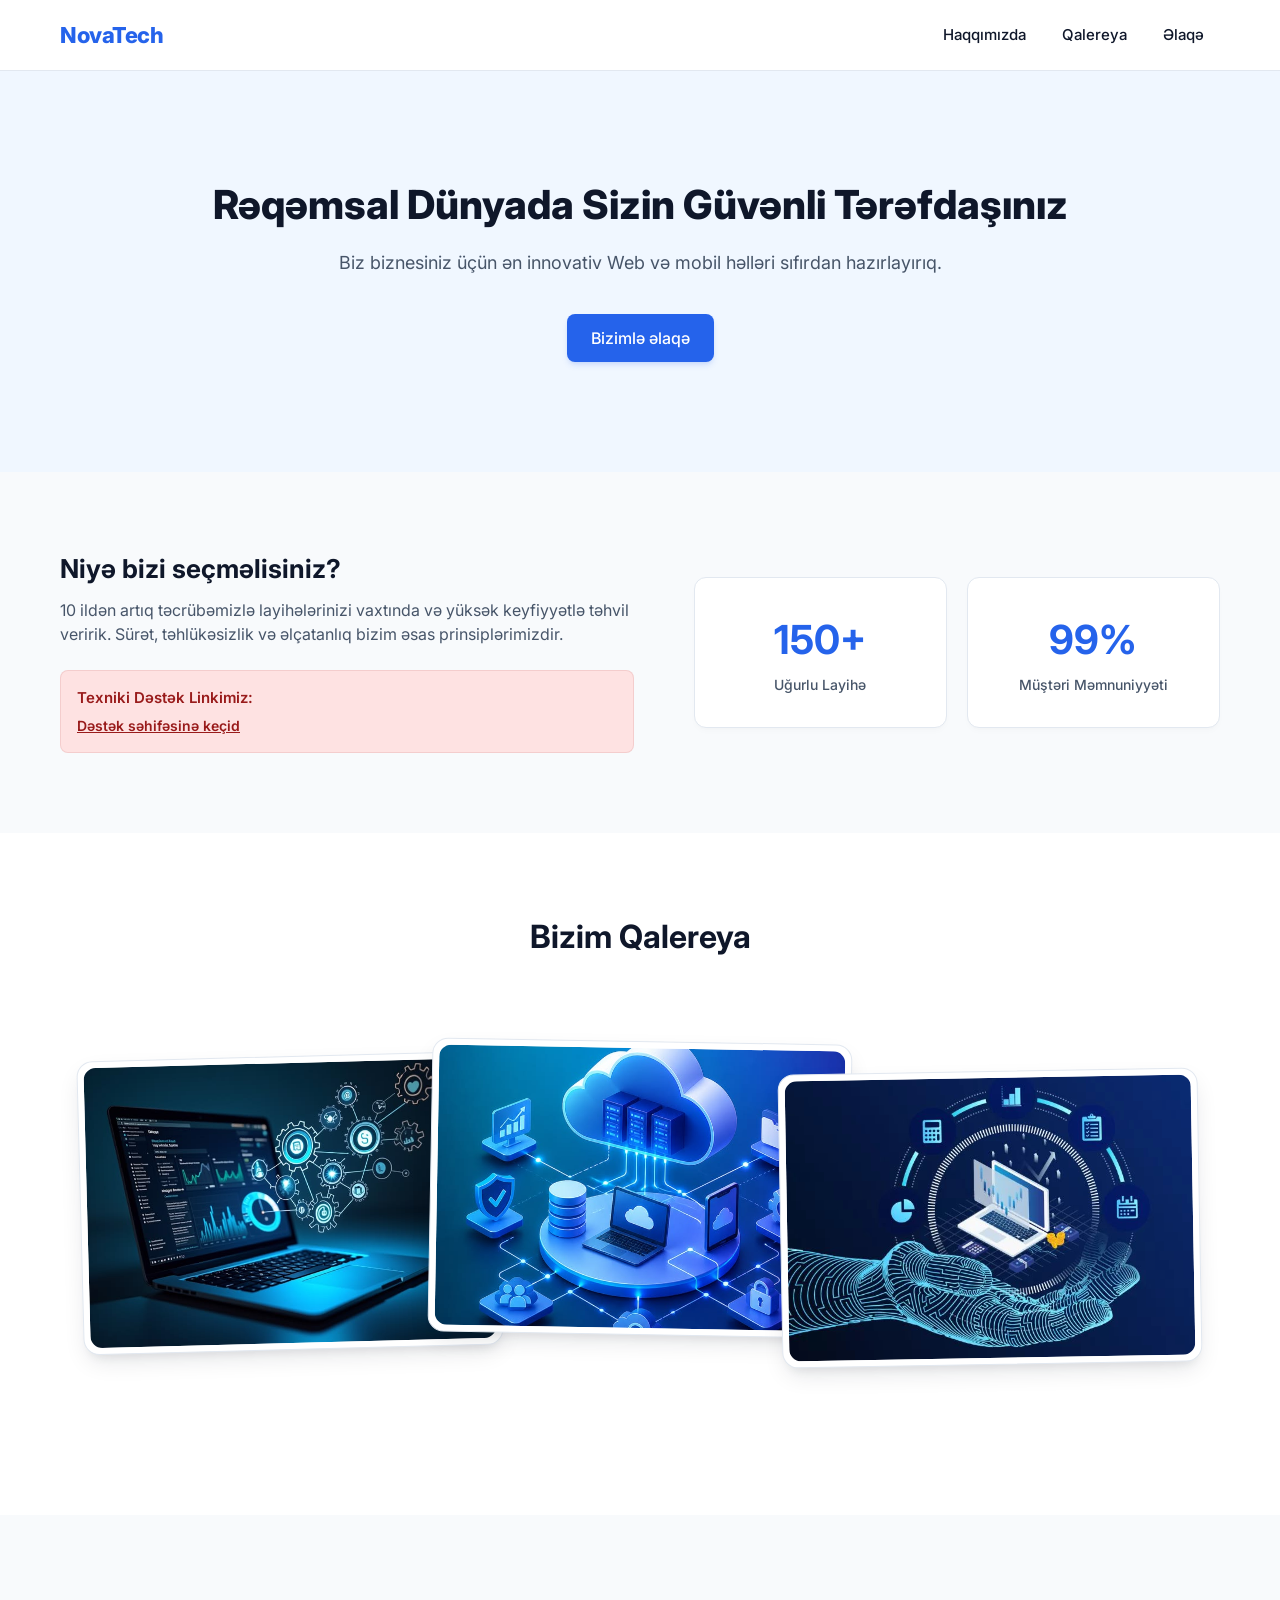
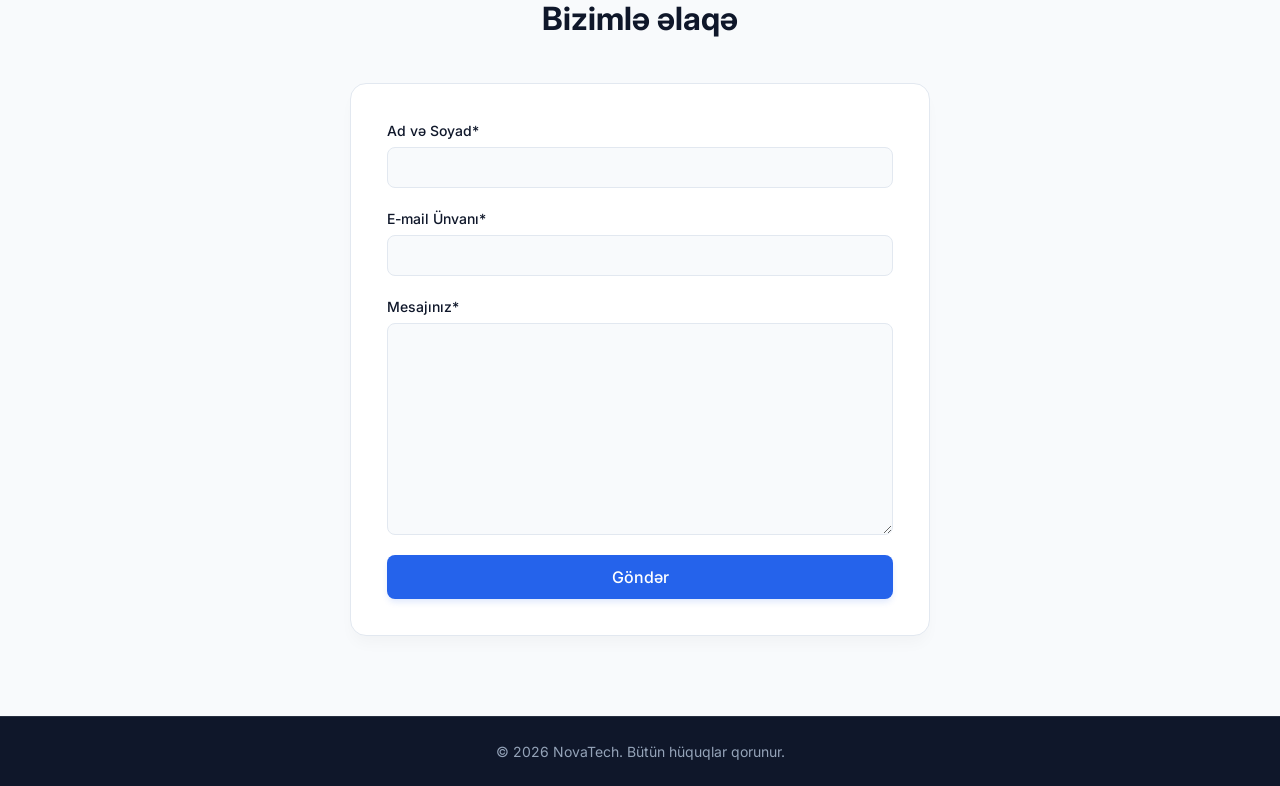
==== commit 881b3220: "feat: implement responsive overlapping card layout for the gallery section with hover interactions" ====
--- a/index.html
+++ b/index.html
@@ -76,10 +76,15 @@
             <div class="gallery__container">
                 <h2 class="gallery__title">Bizim Qalereya</h2>
                 <div class="gallery__grid">
-                    <img src="assets/tech1.jpeg" alt="Ofis mühiti və komanda işi" class="gallery__image">
-                    <img src="assets/tech2.jpeg" alt="Kompüterdə kod yazan proqramçı" class="gallery__image">
-                    <img src="assets/tech3.jpeg" alt="Müasir server otağı və şəbəkə avadanlıqları"
-                        class="gallery__image">
+                    <div class="gallery__item gallery__item--1" tabindex="0">
+                        <img src="assets/tech1.jpeg" alt="Ofis mühiti və komanda işi" class="gallery__image">
+                    </div>
+                    <div class="gallery__item gallery__item--2" tabindex="0">
+                        <img src="assets/tech2.jpeg" alt="Kompüterdə kod yazan proqramçı" class="gallery__image">
+                    </div>
+                    <div class="gallery__item gallery__item--3" tabindex="0">
+                        <img src="assets/tech3.jpeg" alt="Müasir server otağı və şəbəkə avadanlıqları" class="gallery__image">
+                    </div>
                 </div>
             </div>
         </section>
@@ -91,23 +96,18 @@
                 <form action="#" method="POST" class="contact__form" netlify>
                     <div class="contact__form-group">
                         <label for="fullname" class="contact__label">Ad və Soyad*</label>
-                        <input type="text" id="fullname" name="fullname" class="contact__input" autocomplete="name">
-                        <span class="contact__error" id="fullname-error" aria-live="polite"></span>
+                        <input type="text" id="fullname" name="fullname" class="contact__input" required>
                     </div>
                     <div class="contact__form-group">
                         <label for="email" class="contact__label">E-mail Ünvanı*</label>
-                        <input type="email" id="email" name="email" class="contact__input" autocomplete="email">
-                        <span class="contact__error" id="email-error" aria-live="polite"></span>
+                        <input type="email" id="email" name="email" class="contact__input" required>
                     </div>
                     <div class="contact__form-group">
                         <label for="message" class="contact__label">Mesajınız*</label>
-                        <textarea name="message" id="message" cols="30" rows="10" class="contact__textarea"></textarea>
-                        <span class="contact__error" id="message-error" aria-live="polite"></span>
+                        <textarea name="message" id="message" cols="30" rows="10" class="contact__textarea"
+                            required></textarea>
                     </div>
-                    <button type="submit" class="button button--submit contact__button" id="submit-btn">Göndər</button>
-                    <div class="contact__success" id="form-success" aria-live="polite" hidden>
-                        Mesajınız uğurla göndərildi! Tezliklə sizinlə əlaqə saxlayacağıq.
-                    </div>
+                    <button type="submit" class="button button--submit contact__button">Göndər</button>
                 </form>
             </div>
         </section>
--- a/styles.css
+++ b/styles.css
@@ -373,7 +373,8 @@
 /* Gallery (Qalereya) Section */
 .gallery {
     background-color: var(--bg-primary);
-    padding: 60px 0;
+    padding: 60px 0 80px;
+    overflow: hidden;
 }
 
 .gallery__title {
@@ -381,13 +382,56 @@
     font-weight: 700;
     color: var(--text-main);
     text-align: center;
-    margin-bottom: 30px;
-}
-
+    margin-bottom: 40px;
+}
+
+/* Mobile-first Overlapping Stacking Layout */
 .gallery__grid {
-    display: grid;
-    grid-template-columns: 1fr;
-    gap: 20px;
+    display: flex;
+    flex-direction: column;
+    align-items: center;
+    padding: 10px 10px 30px;
+    position: relative;
+}
+
+.gallery__item {
+    position: relative;
+    width: 100%;
+    max-width: 420px;
+    border-radius: 16px;
+    background-color: var(--bg-primary);
+    padding: 6px;
+    border: 1px solid var(--border-color);
+    box-shadow: 0 10px 25px -5px rgba(15, 23, 42, 0.12), 0 8px 10px -6px rgba(15, 23, 42, 0.08);
+    transition: all 0.4s cubic-bezier(0.16, 1, 0.3, 1);
+    outline: none;
+}
+
+/* Stacking & Overlapping with Z-Index */
+.gallery__item--1 {
+    z-index: 1;
+}
+
+.gallery__item--2 {
+    z-index: 2;
+    margin-top: -45px;
+    transform: translateX(12px);
+}
+
+.gallery__item--3 {
+    z-index: 3;
+    margin-top: -45px;
+    transform: translateX(-12px);
+}
+
+/* Hover & Focus Interaction - Brings active item to top */
+.gallery__item:hover,
+.gallery__item:focus,
+.gallery__item:focus-within {
+    z-index: 10 !important;
+    transform: translateY(-8px) scale(1.03) rotate(0deg) !important;
+    border-color: var(--primary-color);
+    box-shadow: 0 20px 30px -5px rgba(37, 99, 235, 0.25), 0 12px 15px -8px rgba(15, 23, 42, 0.15);
 }
 
 .gallery__image {
@@ -395,13 +439,7 @@
     height: 220px;
     object-fit: cover;
     border-radius: 12px;
-    border: 1px solid var(--border-color);
-    transition: all 0.3s ease;
-}
-
-.gallery__image:hover {
-    transform: scale(1.02);
-    box-shadow: 0 10px 15px -3px rgba(0, 0, 0, 0.05);
+    display: block;
 }
 
 /* Contact (Əlaqə) Section */
@@ -464,82 +502,6 @@
 .contact__textarea {
     resize: vertical;
     min-height: 120px;
-}
-
-
-/* Contact Form — Validation Styles (Checkpoint 4) */
-
-/* Invalid input field */
-.contact__input--invalid,
-.contact__textarea--invalid {
-    border-color: #dc2626;
-    background-color: #fff5f5;
-    box-shadow: 0 0 0 3px rgba(220, 38, 38, 0.1);
-}
-
-.contact__input--invalid:focus,
-.contact__textarea--invalid:focus {
-    border-color: #dc2626;
-    box-shadow: 0 0 0 3px rgba(220, 38, 38, 0.15);
-    background-color: #fff5f5;
-}
-
-/* Valid input field */
-.contact__input--valid,
-.contact__textarea--valid {
-    border-color: #16a34a;
-    background-color: #f0fdf4;
-}
-
-.contact__input--valid:focus,
-.contact__textarea--valid:focus {
-    border-color: #16a34a;
-    box-shadow: 0 0 0 3px rgba(22, 163, 74, 0.12);
-    background-color: #f0fdf4;
-}
-
-/* Error message text */
-.contact__error {
-    display: block;
-    font-size: 13px;
-    font-weight: 500;
-    color: #dc2626;
-    min-height: 18px;
-    opacity: 0;
-    transform: translateY(-4px);
-    transition: opacity 0.2s ease, transform 0.2s ease;
-}
-
-.contact__error:not(:empty) {
-    opacity: 1;
-    transform: translateY(0);
-}
-
-/* Success message */
-.contact__success {
-    background-color: #f0fdf4;
-    border: 1px solid #bbf7d0;
-    border-radius: 8px;
-    padding: 14px 18px;
-    font-size: 14px;
-    font-weight: 500;
-    color: #15803d;
-    text-align: center;
-}
-
-/* Shake animation for failed submit attempt */
-@keyframes shake {
-    0%, 100% { transform: translateX(0); }
-    15%       { transform: translateX(-6px); }
-    30%       { transform: translateX(6px); }
-    45%       { transform: translateX(-4px); }
-    60%       { transform: translateX(4px); }
-    75%       { transform: translateX(-2px); }
-    90%       { transform: translateX(2px); }
-}
-
-.contact__form--shake {
-    animation: shake 0.45s ease;
 }
 
 /* Footer Section */
@@ -638,21 +600,51 @@
     }
 
     .gallery {
-        padding: 80px 0;
+        padding: 80px 0 100px;
     }
 
     .gallery__title {
         font-size: 32px;
-        margin-bottom: 40px;
-    }
-
+        margin-bottom: 50px;
+    }
+
+    /* Tablet Overlapping Grid Layout */
     .gallery__grid {
-        grid-template-columns: repeat(2, 1fr);
-        gap: 24px;
+        display: grid;
+        grid-template-columns: repeat(12, 1fr);
+        padding: 20px 10px 40px;
+        align-items: center;
+    }
+
+    .gallery__item {
+        max-width: none;
+    }
+
+    .gallery__item--1 {
+        grid-column: 1 / 8;
+        grid-row: 1;
+        z-index: 1;
+        transform: none;
+    }
+
+    .gallery__item--2 {
+        grid-column: 6 / 13;
+        grid-row: 1;
+        z-index: 2;
+        margin-top: 40px;
+        transform: none;
+    }
+
+    .gallery__item--3 {
+        grid-column: 3 / 11;
+        grid-row: 2;
+        z-index: 3;
+        margin-top: -60px;
+        transform: none;
     }
 
     .gallery__image {
-        height: 240px;
+        height: 250px;
     }
 
     .contact {
@@ -707,11 +699,48 @@
         font-size: 40px;
     }
 
+    /* Desktop Overlapping Layout (3 staggered overlapping cards) */
     .gallery__grid {
-        grid-template-columns: repeat(3, 1fr);
+        display: flex;
+        flex-direction: row;
+        justify-content: center;
+        align-items: center;
+        padding: 30px 20px 50px;
+    }
+
+    .gallery__item {
+        flex: 1;
+        max-width: 440px;
+    }
+
+    .gallery__item--1 {
+        z-index: 1;
+        margin-top: 0;
+        transform: rotate(-1.5deg);
+    }
+
+    .gallery__item--2 {
+        z-index: 2;
+        margin-left: -70px;
+        margin-top: -30px;
+        transform: rotate(1deg);
+    }
+
+    .gallery__item--3 {
+        z-index: 3;
+        margin-left: -70px;
+        margin-top: 30px;
+        transform: rotate(-1deg);
+    }
+
+    .gallery__item:hover,
+    .gallery__item:focus,
+    .gallery__item:focus-within {
+        z-index: 20 !important;
+        transform: translateY(-12px) scale(1.05) rotate(0deg) !important;
     }
 
     .gallery__image {
-        height: 260px;
+        height: 280px;
     }
 }
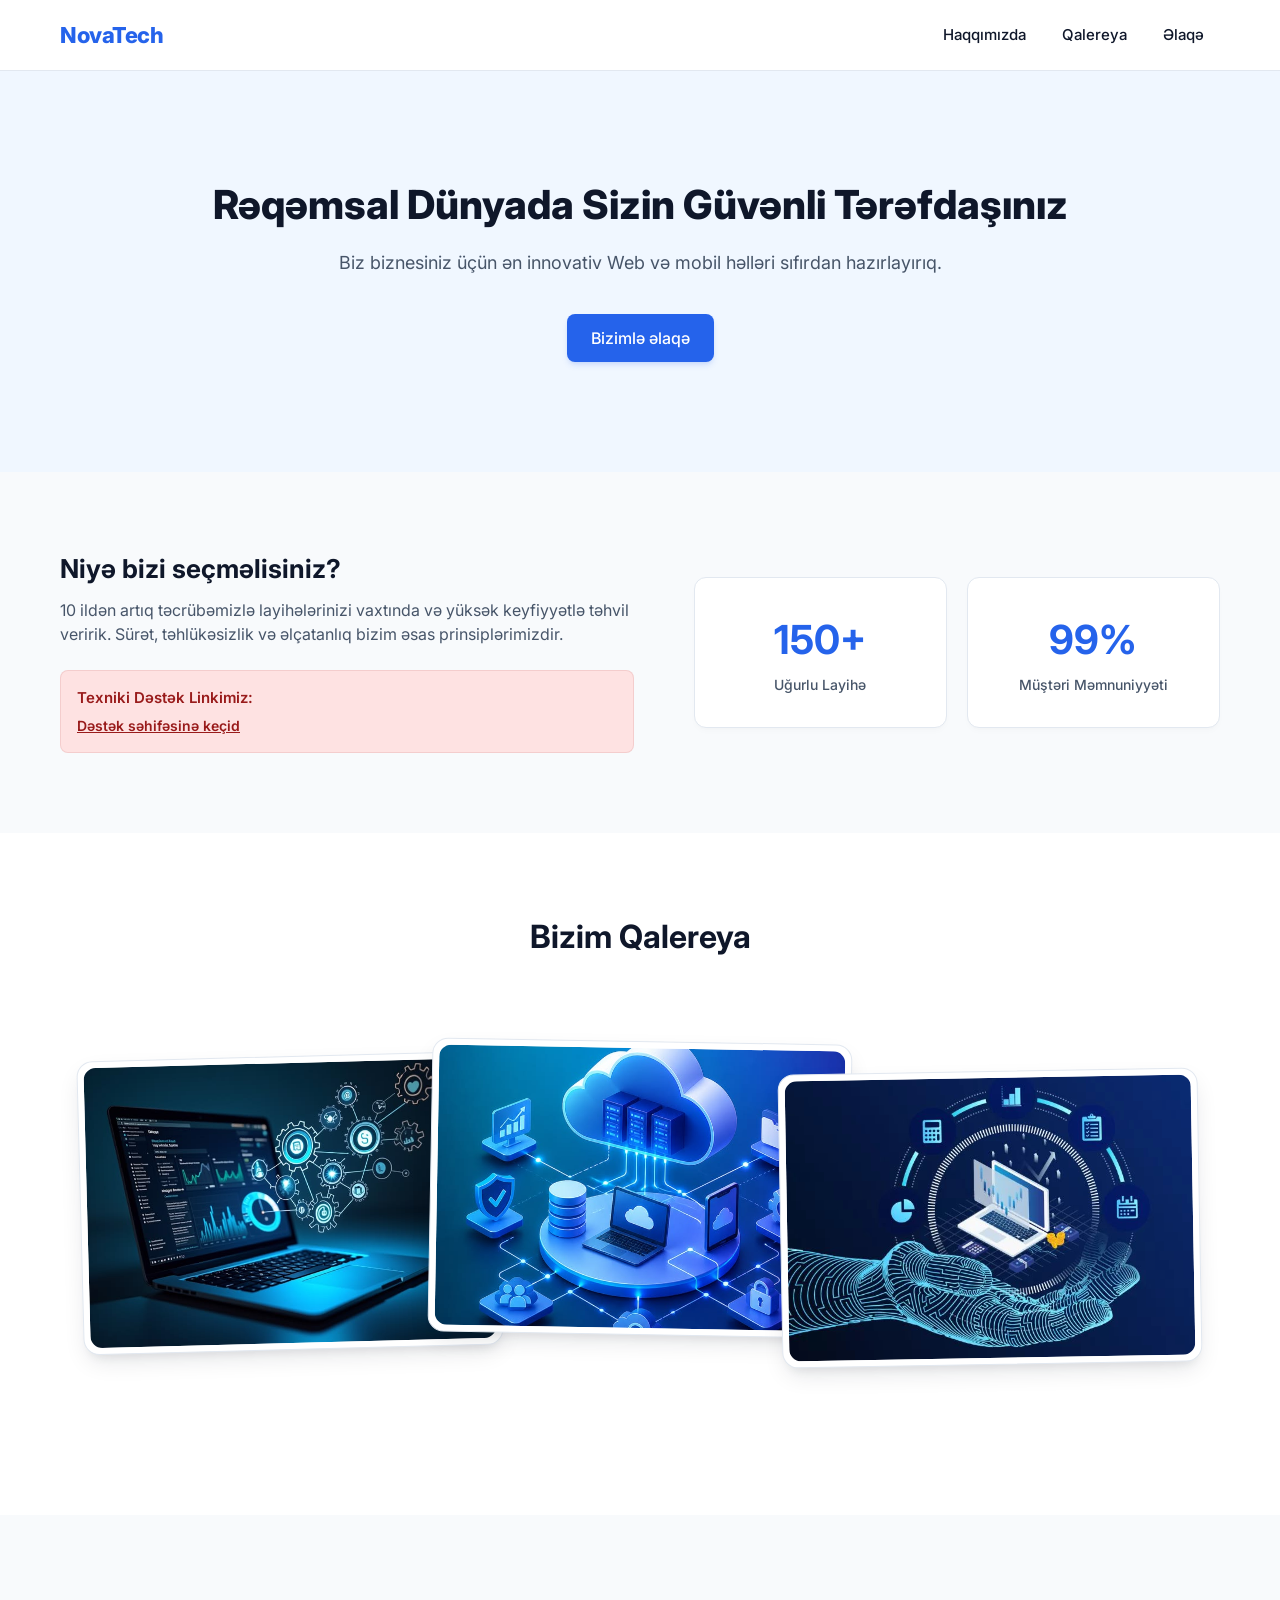
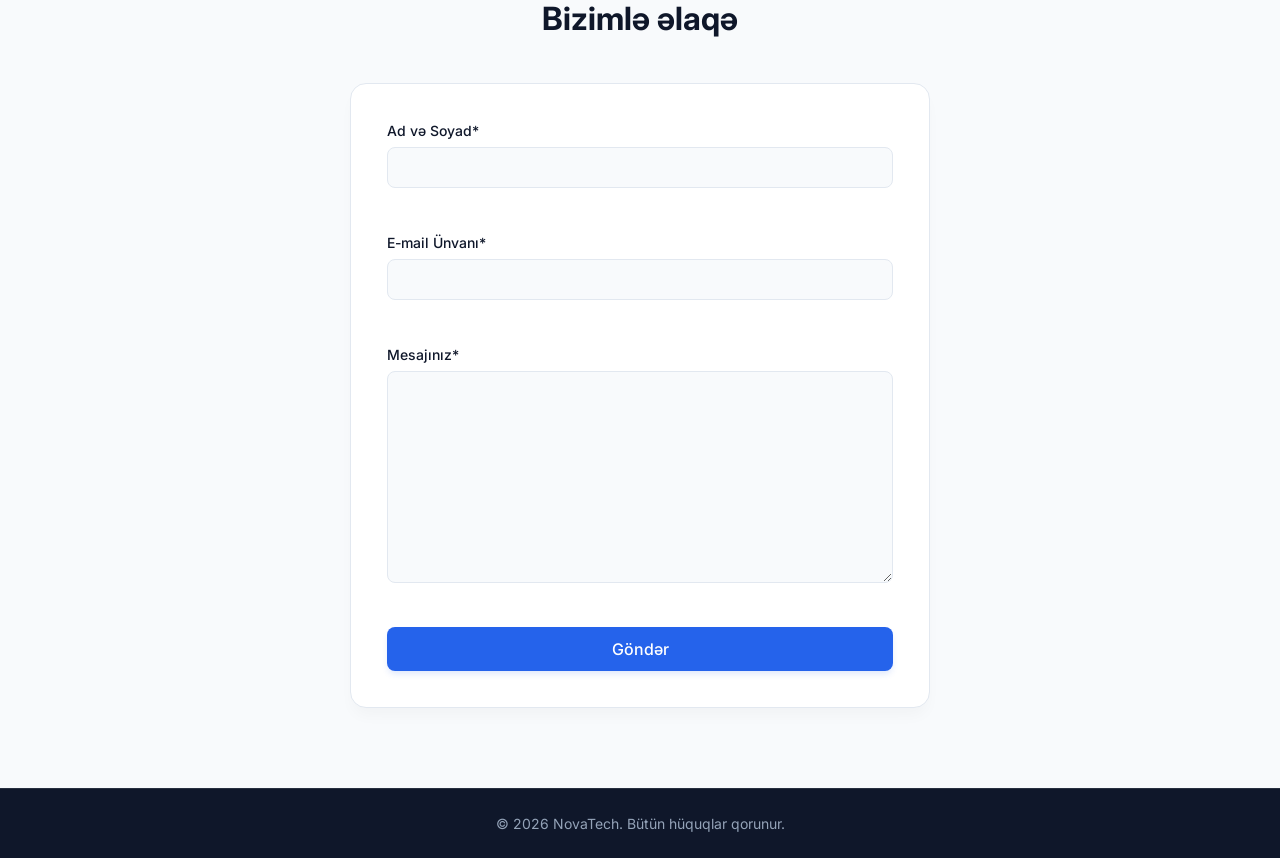
==== commit d78ec802: "Merge pull request #7 from resad505/Checkpoint-2 Task update" ====
--- a/index.html
+++ b/index.html
@@ -12,6 +12,7 @@
 </head>
 
 <body>
+    <a href="#main-content" class="skip-link">Əsas məzmuna keçid</a>
     <header class="header">
         <div class="header__container">
             <a href="index.html" class="header__logo">NovaTech</a>
@@ -32,7 +33,7 @@
         </div>
     </header>
 
-    <main class="main-content">
+    <main class="main-content" id="main-content" tabindex="-1">
         <!-- Hero Section -->
         <section class="hero">
             <div class="hero__container">
@@ -96,18 +97,23 @@
                 <form action="#" method="POST" class="contact__form" netlify>
                     <div class="contact__form-group">
                         <label for="fullname" class="contact__label">Ad və Soyad*</label>
-                        <input type="text" id="fullname" name="fullname" class="contact__input" required>
+                        <input type="text" id="fullname" name="fullname" class="contact__input" autocomplete="name" aria-describedby="fullname-error">
+                        <span class="contact__error" id="fullname-error" aria-live="polite"></span>
                     </div>
                     <div class="contact__form-group">
                         <label for="email" class="contact__label">E-mail Ünvanı*</label>
-                        <input type="email" id="email" name="email" class="contact__input" required>
+                        <input type="email" id="email" name="email" class="contact__input" autocomplete="email" aria-describedby="email-error">
+                        <span class="contact__error" id="email-error" aria-live="polite"></span>
                     </div>
                     <div class="contact__form-group">
                         <label for="message" class="contact__label">Mesajınız*</label>
-                        <textarea name="message" id="message" cols="30" rows="10" class="contact__textarea"
-                            required></textarea>
+                        <textarea name="message" id="message" cols="30" rows="10" class="contact__textarea" aria-describedby="message-error"></textarea>
+                        <span class="contact__error" id="message-error" aria-live="polite"></span>
                     </div>
-                    <button type="submit" class="button button--submit contact__button">Göndər</button>
+                    <button type="submit" class="button button--submit contact__button" id="submit-btn">Göndər</button>
+                    <div class="contact__success" id="form-success" aria-live="polite" hidden>
+                        Mesajınız uğurla göndərildi! Tezliklə sizinlə əlaqə saxlayacağıq.
+                    </div>
                 </form>
             </div>
         </section>
--- a/styles.css
+++ b/styles.css
@@ -15,6 +15,19 @@
 
     --alert-bg: #fee2e2;
     --alert-text: #991b1b;
+
+    /* Validasiya rəngləri */
+    --error-color: #dc2626;
+    --error-text: #b91c1c;
+    --error-bg: #fff5f5;
+    --error-ring: rgba(220, 38, 38, 0.1);
+    --error-ring-focus: rgba(220, 38, 38, 0.15);
+
+    --success-color: #16a34a;
+    --success-text: #15803d;
+    --success-bg: #f0fdf4;
+    --success-border: #bbf7d0;
+    --success-ring: rgba(22, 163, 74, 0.12);
 
     /* Şriftlər */
     --font-sans: 'Inter', system-ui, -apple-system, sans-serif;
@@ -25,6 +38,11 @@
     margin: 0;
     padding: 0;
     box-sizing: border-box;
+}
+
+/* Utility: scroll lock (JS tərəfindən tətbiq olunur, inline style əvəzinə) */
+.body--no-scroll {
+    overflow: hidden;
 }
 
 html {
@@ -38,6 +56,50 @@
     line-height: 1.5;
     -webkit-font-smoothing: antialiased;
     -moz-osx-font-smoothing: grayscale;
+}
+
+/* Accessibility focus styles and Skip link */
+.skip-link {
+    position: absolute;
+    top: -100px;
+    left: 20px;
+    background-color: var(--primary-color);
+    color: var(--bg-primary);
+    padding: 10px 20px;
+    border-radius: 0 0 8px 8px;
+    font-weight: 600;
+    text-decoration: none;
+    z-index: 10000;
+    transition: top 0.2s ease;
+}
+
+.skip-link:focus-visible {
+    top: 0;
+    outline: 3px solid var(--text-main);
+    outline-offset: 2px;
+}
+
+/* Reset default focus ring for keyboard users globally, replacing with consistent highly visible focus ring */
+:focus-visible {
+    outline: 3px solid var(--primary-color);
+    outline-offset: 3px;
+}
+
+/* Custom focus styles for elements where default style is not ideal */
+.button:focus-visible,
+.header__logo:focus-visible,
+.header__nav-link:focus-visible,
+.about__support-link:focus-visible {
+    outline: 3px solid var(--primary-color);
+    outline-offset: 4px;
+}
+
+.contact__input:focus-visible,
+.contact__textarea:focus-visible {
+    outline: none;
+    border-color: var(--primary-color);
+    box-shadow: 0 0 0 3px rgba(37, 99, 235, 0.25);
+    background-color: var(--bg-primary);
 }
 
 /* Layout container */
@@ -182,11 +244,13 @@
     flex-direction: column;
     padding: 80px 24px 24px;
     transform: translateX(100%);
-    transition: transform 0.3s cubic-bezier(0.4, 0, 0.2, 1);
+    visibility: hidden;
+    transition: transform 0.3s cubic-bezier(0.4, 0, 0.2, 1), visibility 0.3s cubic-bezier(0.4, 0, 0.2, 1);
 }
 
 .header__nav--open {
     transform: translateX(0);
+    visibility: visible;
 }
 
 .header__nav-list {
@@ -502,6 +566,82 @@
 .contact__textarea {
     resize: vertical;
     min-height: 120px;
+}
+
+
+/* Contact Form — Validation Styles (Checkpoint 4) */
+
+/* Invalid input field */
+.contact__input--invalid,
+.contact__textarea--invalid {
+    border-color: var(--error-color);
+    background-color: var(--error-bg);
+    box-shadow: 0 0 0 3px var(--error-ring);
+}
+
+.contact__input--invalid:focus,
+.contact__textarea--invalid:focus {
+    border-color: var(--error-color);
+    box-shadow: 0 0 0 3px var(--error-ring-focus);
+    background-color: var(--error-bg);
+}
+
+/* Valid input field */
+.contact__input--valid,
+.contact__textarea--valid {
+    border-color: var(--success-color);
+    background-color: var(--success-bg);
+}
+
+.contact__input--valid:focus,
+.contact__textarea--valid:focus {
+    border-color: var(--success-color);
+    box-shadow: 0 0 0 3px var(--success-ring);
+    background-color: var(--success-bg);
+}
+
+/* Error message text */
+.contact__error {
+    display: block;
+    font-size: 13px;
+    font-weight: 500;
+    color: var(--error-text); /* Tünd qırmızı - ağ fon üzərində kontrastı (6.5:1) təmin etmək üçün */
+    min-height: 18px;
+    opacity: 0;
+    transform: translateY(-4px);
+    transition: opacity 0.2s ease, transform 0.2s ease;
+}
+
+.contact__error:not(:empty) {
+    opacity: 1;
+    transform: translateY(0);
+}
+
+/* Success message */
+.contact__success {
+    background-color: var(--success-bg);
+    border: 1px solid var(--success-border);
+    border-radius: 8px;
+    padding: 14px 18px;
+    font-size: 14px;
+    font-weight: 500;
+    color: var(--success-text);
+    text-align: center;
+}
+
+/* Shake animation for failed submit attempt */
+@keyframes shake {
+    0%, 100% { transform: translateX(0); }
+    15%       { transform: translateX(-6px); }
+    30%       { transform: translateX(6px); }
+    45%       { transform: translateX(-4px); }
+    60%       { transform: translateX(4px); }
+    75%       { transform: translateX(-2px); }
+    90%       { transform: translateX(2px); }
+}
+
+.contact__form--shake {
+    animation: shake 0.45s ease;
 }
 
 /* Footer Section */
@@ -551,6 +691,7 @@
         transform: none;
         transition: none;
         display: block;
+        visibility: visible;
     }
 
     .header__nav-list {
